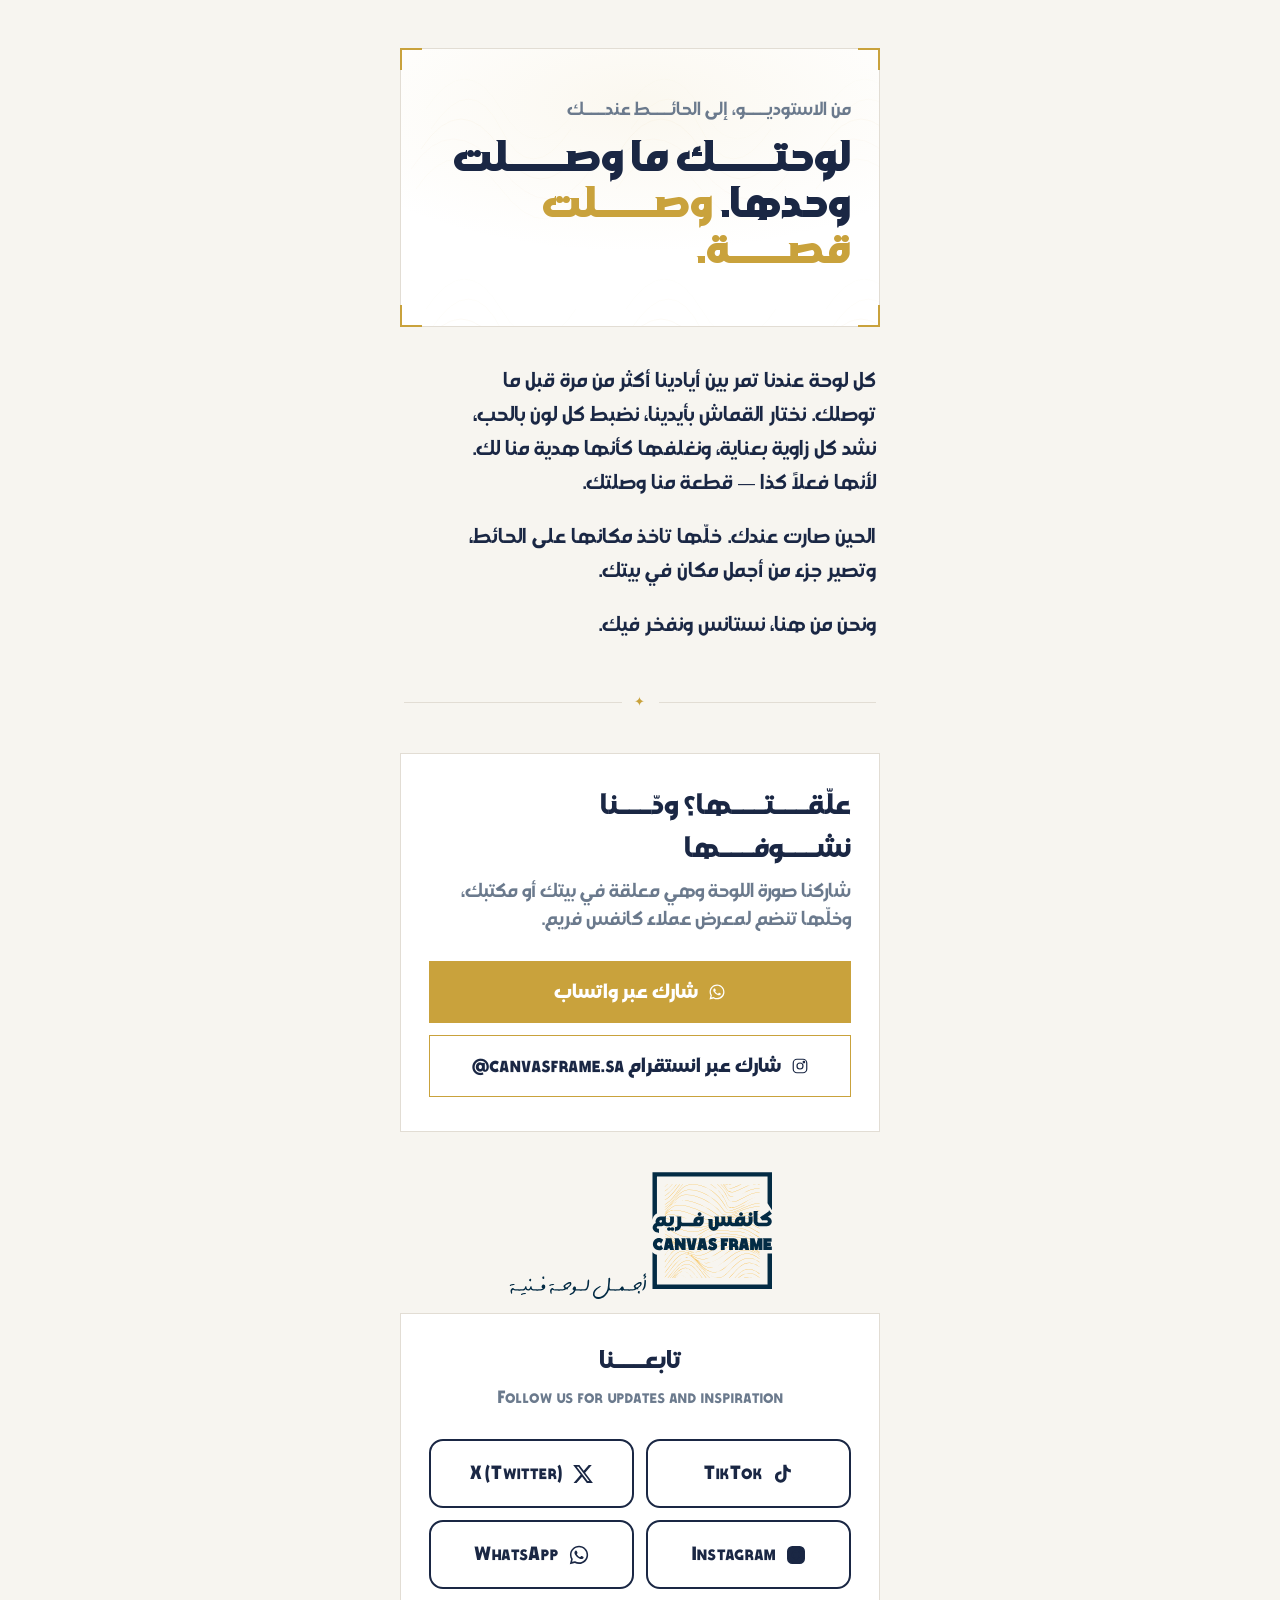
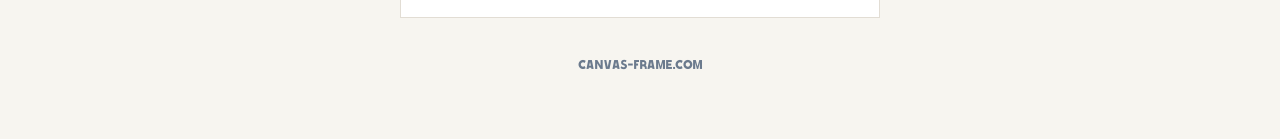
==== index.html @ 785a62a0 "Apply kashida elongation to all Arabic titles across both pages" ====
<!DOCTYPE html>
<html lang="ar" dir="rtl">
<head>
<meta charset="UTF-8">
<meta name="viewport" content="width=device-width, initial-scale=1.0">
<title>كانفس فريم — لوحتك وصلت | Canvas Frame</title>

<!-- Open Graph -->
<meta property="og:type" content="website">
<meta property="og:title" content="كانفس فريم — لوحتك وصلت | Canvas Frame">
<meta property="og:description" content="اطلب إطار كانفس فريم الآن | Order your Canvas Frame now">
<meta property="og:image" content="https://aboodsu-source.github.io/canvas-frame/logo.svg">
<meta property="og:url" content="https://aboodsu-source.github.io/canvas-frame/">
<meta property="og:site_name" content="Canvas Frame">
<meta property="og:locale" content="ar_SA">
<meta property="og:locale:alternate" content="en_US">

<!-- Twitter Card -->
<meta name="twitter:card" content="summary_large_image">
<meta name="twitter:site" content="@canvasframe_sa">
<meta name="twitter:title" content="كانفس فريم — لوحتك وصلت | Canvas Frame">
<meta name="twitter:description" content="اطلب إطار كانفس فريم الآن | Order your Canvas Frame now">
<meta name="twitter:image" content="https://aboodsu-source.github.io/canvas-frame/logo.svg">

<!-- TikTok -->
<meta name="tiktok:card" content="summary_large_image">
<meta name="tiktok:title" content="كانفس فريم — لوحتك وصلت | Canvas Frame">
<meta name="tiktok:description" content="اطلب إطار كانفس فريم الآن | Order your Canvas Frame now">
<meta name="tiktok:image" content="https://aboodsu-source.github.io/canvas-frame/logo.svg">
<meta name="tiktok:site" content="@canvasframe_sa">

<!-- General -->
<meta name="description" content="اطلب إطار كانفس فريم الآن | Order your Canvas Frame now">
<meta name="theme-color" content="#032b44">
<style>
  @font-face {
    font-family: 'DG Tebian';
    src: url('fonts/DGTebian-Black.ttf') format('truetype');
    font-weight: 900;
    font-style: normal;
    font-display: swap;
  }
  @font-face {
    font-family: 'DG Tebian';
    src: url('fonts/DGTebian-Bold.ttf') format('truetype');
    font-weight: 700;
    font-style: normal;
    font-display: swap;
  }
  @font-face {
    font-family: 'DG Tebian';
    src: url('fonts/DGTebian-Regular.ttf') format('truetype');
    font-weight: 400;
    font-style: normal;
    font-display: swap;
  }

  :root {
    --bg: #f7f5f0;
    --bg-panel: #ffffff;
    --line: #e2ddd4;
    --navy: #1a2744;
    --muted: #6b7a8d;
    --gold: #c9a23c;
    --gold-bright: #d9b44a;
  }

  * { box-sizing: border-box; }

  html, body {
    margin: 0;
    padding: 0;
    background: var(--bg);
    color: var(--navy);
    font-family: 'DG Tebian', 'Segoe UI', Tahoma, sans-serif;
    -webkit-font-smoothing: antialiased;
  }

  @media (prefers-reduced-motion: no-preference) {
    .spotlight { animation: reveal 1.6s ease-out forwards; }
    .frame-mark { animation: markIn 1s ease-out forwards .3s; opacity: 0; }
    .rise { animation: riseIn .9s ease-out forwards; opacity: 0; }
  }

  @keyframes reveal { from { opacity:0; transform:scale(.92); } to { opacity:1; transform:scale(1); } }
  @keyframes markIn { from { opacity:0; } to { opacity:1; } }
  @keyframes riseIn { from { opacity:0; transform:translateY(14px); } to { opacity:1; transform:translateY(0); } }

  .page {
    min-height: 100svh;
    display: flex;
    justify-content: center;
    padding: 0 20px;
  }

  .sheet {
    width: 100%;
    max-width: 480px;
    padding: 48px 0 56px;
    display: flex;
    flex-direction: column;
    align-items: stretch;
  }

  /* ─── Hero ─── */
  .hero {
    position: relative;
    padding: 46px 28px;
    margin-bottom: 40px;
    background:
      url("data:image/svg+xml,%3Csvg xmlns='http://www.w3.org/2000/svg' width='200' height='200' viewBox='0 0 200 200'%3E%3Cpath d='M20,100 Q60,40 100,100 T180,100' fill='none' stroke='%23c9a23c' stroke-width='0.8' opacity='0.06'/%3E%3Cpath d='M10,120 Q50,60 100,120 T190,120' fill='none' stroke='%23c9a23c' stroke-width='0.6' opacity='0.05'/%3E%3Cpath d='M30,80 Q70,20 100,80 T170,80' fill='none' stroke='%23c9a23c' stroke-width='0.7' opacity='0.04'/%3E%3Cpath d='M15,140 Q55,80 100,140 T185,140' fill='none' stroke='%23c9a23c' stroke-width='0.5' opacity='0.05'/%3E%3Cpath d='M25,60 Q65,0 100,60 T175,60' fill='none' stroke='%23c9a23c' stroke-width='0.6' opacity='0.03'/%3E%3C/svg%3E"),
      radial-gradient(120% 90% at 50% 20%, rgba(201,162,60,0.08), transparent 60%),
      var(--bg-panel);
    border: 1px solid var(--line);
  }

  .frame-mark {
    position: absolute;
    width: 22px;
    height: 22px;
    border: 2px solid var(--gold);
  }
  .frame-mark.tl { top: -1px; right: -1px; border-left: none; border-bottom: none; }
  .frame-mark.tr { top: -1px; left: -1px; border-right: none; border-bottom: none; }
  .frame-mark.bl { bottom: -1px; right: -1px; border-left: none; border-top: none; }
  .frame-mark.br { bottom: -1px; left: -1px; border-right: none; border-top: none; }

  .kicker {
    font-weight: 400;
    font-size: 15px;
    color: var(--muted);
    margin: 0 0 14px;
  }

  .headline {
    font-weight: 900;
    font-size: 34px;
    line-height: 1.35;
    margin: 0;
    color: var(--navy);
  }

  .headline em {
    font-style: normal;
    color: var(--gold);
  }

  /* ─── Story ─── */
  .story {
    padding: 0 4px;
    margin-bottom: 36px;
  }

  .story p {
    font-size: 17px;
    line-height: 2;
    color: var(--navy);
    margin: 0 0 20px;
    max-width: 46ch;
  }

  .story p:last-child { margin-bottom: 0; }

  .signoff { color: var(--muted); font-size: 15px; }

  /* ─── Divider ─── */
  .divider {
    display: flex;
    align-items: center;
    gap: 12px;
    margin: 8px 4px 36px;
    color: var(--gold);
  }
  .divider .line { flex: 1; height: 1px; background: var(--line); }
  .divider .mark { font-size: 13px; letter-spacing: 2px; }

  /* ─── CTA ─── */
  .cta {
    padding: 30px 28px 34px;
    background: var(--bg-panel);
    border: 1px solid var(--line);
    margin-bottom: 30px;
  }

  .cta h2 {
    font-weight: 700;
    font-size: 23px;
    margin: 0 0 10px;
    color: var(--navy);
  }

  .cta p {
    font-size: 15.5px;
    line-height: 1.85;
    color: var(--muted);
    margin: 0 0 24px;
  }

  .btn {
    display: flex;
    align-items: center;
    justify-content: center;
    gap: 10px;
    width: 100%;
    padding: 15px 18px;
    font-family: 'DG Tebian', 'Segoe UI', Tahoma, sans-serif;
    font-size: 16px;
    font-weight: 700;
    text-decoration: none;
    border: 1px solid var(--gold);
    color: var(--navy);
    background: transparent;
    margin-bottom: 12px;
    transition: background .25s ease, color .25s ease;
  }
  .btn:last-child { margin-bottom: 0; }

  .btn.primary {
    background: var(--gold);
    color: #ffffff;
    border-color: var(--gold);
  }

  .btn:hover {
    background: var(--gold-bright);
    border-color: var(--gold-bright);
  }

  .btn svg { width: 18px; height: 18px; flex-shrink: 0; }

  /* ─── Social ─── */
  .social {
    padding: 28px;
    background: var(--bg-panel);
    border: 1px solid var(--line);
    margin-bottom: 30px;
    text-align: center;
  }

  .social h2 {
    font-weight: 700;
    font-size: 20px;
    margin: 0 0 6px;
    color: var(--navy);
  }

  .social .sub {
    font-size: 14px;
    color: var(--muted);
    margin: 0 0 24px;
  }

  .social-links {
    display: grid;
    grid-template-columns: 1fr 1fr;
    gap: 12px;
  }

  .social-link {
    display: flex;
    align-items: center;
    justify-content: center;
    gap: 10px;
    padding: 18px 14px;
    border: 2px solid var(--navy);
    border-radius: 14px;
    text-decoration: none;
    color: var(--navy);
    font-size: 15px;
    font-weight: 700;
    transition: all .2s ease;
  }

  .social-link:hover {
    background: var(--navy);
    color: var(--white);
  }

  .social-link svg {
    width: 22px;
    height: 22px;
    fill: var(--navy);
    flex-shrink: 0;
  }

  .social-link:hover svg {
    fill: var(--white);
  }

  /* ─── Footer ─── */
  .footer {
    text-align: center;
    padding: 10px 0 0;
  }
  .footer .logo-img {
    width: 120px;
    height: auto;
    margin-bottom: 10px;
  }
  .footer .slogan-img {
    width: 140px;
    height: auto;
  }

  @media (max-width: 380px) {
    .headline { font-size: 29px; }
    .hero { padding: 38px 22px; }
    .cta { padding: 26px 20px 28px; }
  }
</style>
</head>
<body>

<div class="page">
  <div class="sheet">

    <div class="hero spotlight">
      <span class="frame-mark tl"></span>
      <span class="frame-mark tr"></span>
      <span class="frame-mark bl"></span>
      <span class="frame-mark br"></span>
      <p class="kicker">من الاستوديـــو، إلى الحائـــط عندـــك</p>
      <h1 class="headline">لوحتـــك ما وصـــلت<br>وحدها. <em>وصـــلت قصـــة.</em></h1>
    </div>

    <div class="story rise">
      <p>كل لوحة عندنا تمر بين أيادينا أكثر من مرة قبل ما توصلك. نختار القماش بأيدينا، نضبط كل لون بالحب، نشد كل زاوية بعناية، ونغلفها كأنها هدية منا لك. لأنها فعلاً كذا — قطعة منا وصلتك.</p>
      <p>الحين صارت عندك. خلّها تاخذ مكانها على الحائط، وتصير جزء من أجمل مكان في بيتك.</p>
      <p class="signoff">ونحن من هنا، نستانس ونفخر فيك.</p>
    </div>

    <div class="divider">
      <span class="line"></span>
      <span class="mark">✦</span>
      <span class="line"></span>
    </div>

    <div class="cta rise">
      <h2>علّقـــتـــها؟ ودّـــنا نشـــوفـــها</h2>
      <p>شاركنا صورة اللوحة وهي معلقة في بيتك أو مكتبك، وخلّها تنضم لمعرض عملاء كانفس فريم.</p>

      <a class="btn primary" href="https://wa.me/?text=%D9%87%D8%B0%D9%87%20%D9%84%D9%88%D8%AD%D8%AA%D9%8A%20%D9%85%D9%86%20%D9%83%D8%A7%D9%86%D9%81%D8%B3%20%D9%81%D8%B1%D9%8A%D9%85%20%F0%9F%96%BC%EF%B8%8F" target="_blank" rel="noopener">
        <svg viewBox="0 0 24 24" fill="currentColor"><path d="M12.04 2C6.58 2 2.13 6.45 2.13 11.91c0 1.75.46 3.39 1.26 4.81L2 22l5.42-1.35a9.89 9.89 0 0 0 4.62 1.14h.01c5.46 0 9.91-4.45 9.91-9.91C21.96 6.45 17.5 2 12.04 2Zm0 18.02h-.01a8.2 8.2 0 0 1-4.19-1.15l-.3-.18-3.12.78.83-3.04-.2-.31a8.19 8.19 0 0 1-1.26-4.4c0-4.53 3.69-8.22 8.24-8.22 2.2 0 4.27.86 5.83 2.42a8.17 8.17 0 0 1 2.41 5.82c0 4.53-3.69 8.22-8.23 8.22Zm4.5-6.16c-.25-.12-1.46-.72-1.68-.8-.23-.08-.39-.12-.56.12-.16.25-.64.8-.78.96-.14.16-.29.18-.53.06-.25-.12-1.04-.38-1.98-1.22-.73-.65-1.23-1.46-1.37-1.7-.14-.25-.01-.38.11-.5.11-.11.25-.29.37-.43.12-.14.16-.25.25-.41.08-.16.04-.31-.02-.43-.06-.12-.56-1.35-.77-1.85-.2-.48-.41-.42-.56-.43-.14-.01-.31-.01-.47-.01-.16 0-.43.06-.66.31-.23.25-.86.84-.86 2.05s.88 2.38 1 2.54c.12.16 1.73 2.64 4.19 3.7.59.25 1.05.4 1.41.52.59.19 1.13.16 1.55.1.47-.07 1.46-.6 1.67-1.18.2-.58.2-1.08.14-1.18-.06-.1-.22-.16-.47-.28Z"/></svg>
        شارك عبر واتساب
      </a>

      <a class="btn" href="https://instagram.com/canvasframe.sa" target="_blank" rel="noopener">
        <svg viewBox="0 0 24 24" fill="none" stroke="currentColor" stroke-width="1.6"><rect x="3" y="3" width="18" height="18" rx="5"/><circle cx="12" cy="12" r="4"/><circle cx="17.2" cy="6.8" r="1"/></svg>
        شارك عبر انستقرام ‎@canvasframe.sa
      </a>
    </div>

    <div class="footer">
      <img class="logo-img" src="logo.svg" alt="كانفس فريم — Canvas Frame">
      <img class="slogan-img" src="slogan.svg" alt="أجمل لوحة فنية">

      <div class="social">
        <h2>تابعـــنا</h2>
        <p class="sub">Follow us for updates and inspiration</p>
        <div class="social-links">
          <a class="social-link tiktok" href="https://www.tiktok.com/@canvasframe_sa" target="_blank" rel="noopener">
            <svg viewBox="0 0 24 24" fill="currentColor"><path d="M19.59 6.69a4.83 4.83 0 01-3.77-4.25V2h-3.45v13.67a2.89 2.89 0 01-2.88 2.5 2.89 2.89 0 01-2.89-2.89 2.89 2.89 0 012.89-2.89c.28 0 .54.04.79.1v-3.5a6.37 6.37 0 00-.79-.05A6.34 6.34 0 003.15 15.2a6.34 6.34 0 006.34 6.34 6.34 6.34 0 006.34-6.34V8.75a8.18 8.18 0 004.76 1.52V6.8a4.84 4.84 0 01-1-.11z"/></svg>
            TikTok
          </a>
          <a class="social-link x" href="https://x.com/canvasframe_sa" target="_blank" rel="noopener">
            <svg viewBox="0 0 24 24" fill="currentColor"><path d="M18.244 2.25h3.308l-7.227 8.26 8.502 11.24H16.17l-5.214-6.817L4.99 21.75H1.68l7.73-8.835L1.254 2.25H8.08l4.713 6.231zm-1.161 17.52h1.833L7.084 4.126H5.117z"/></svg>
            X (Twitter)
          </a>
          <a class="social-link instagram" href="https://instagram.com/canvasframe.sa" target="_blank" rel="noopener">
            <svg viewBox="0 0 24 24" fill="none" stroke="currentColor" stroke-width="1.6"><rect x="3" y="3" width="18" height="18" rx="5"/><circle cx="12" cy="12" r="4"/><circle cx="17.2" cy="6.8" r="1"/></svg>
            Instagram
          </a>
          <a class="social-link whatsapp" href="https://wa.me/966536234521" target="_blank" rel="noopener">
            <svg viewBox="0 0 24 24" fill="currentColor"><path d="M12.04 2C6.58 2 2.13 6.45 2.13 11.91c0 1.75.46 3.39 1.26 4.81L2 22l5.42-1.35a9.89 9.89 0 0 0 4.62 1.14h.01c5.46 0 9.91-4.45 9.91-9.91C21.96 6.45 17.5 2 12.04 2Zm0 18.02h-.01a8.2 8.2 0 0 1-4.19-1.15l-.3-.18-3.12.78.83-3.04-.2-.31a8.19 8.19 0 0 1-1.26-4.4c0-4.53 3.69-8.22 8.24-8.22 2.2 0 4.27.86 5.83 2.42a8.17 8.17 0 0 1 2.41 5.82c0 4.53-3.69 8.22-8.23 8.22Zm4.5-6.16c-.25-.12-1.46-.72-1.68-.8-.23-.08-.39-.12-.56.12-.16.25-.64.8-.78.96-.14.16-.29.18-.53.06-.25-.12-1.04-.38-1.98-1.22-.73-.65-1.23-1.46-1.37-1.7-.14-.25-.01-.38.11-.5.11-.11.25-.29.37-.43.12-.14.16-.25.25-.41.08-.16.04-.31-.02-.43-.06-.12-.56-1.35-.77-1.85-.2-.48-.41-.42-.56-.43-.14-.01-.31-.01-.47-.01-.16 0-.43.06-.66.31-.23.25-.86.84-.86 2.05s.88 2.38 1 2.54c.12.16 1.73 2.64 4.19 3.7.59.25 1.05.4 1.41.52.59.19 1.13.16 1.55.1.47-.07 1.46-.6 1.67-1.18.2-.58.2-1.08.14-1.18-.06-.1-.22-.16-.47-.28Z"/></svg>
            WhatsApp
          </a>
        </div>
      </div>

      <a href="https://canvas-frame.com" target="_blank" rel="noopener" style="color:#6b7a8d;font-size:13px;text-decoration:none;margin-top:12px;">canvas-frame.com</a>
    </div>

  </div>
</div>

</body>
</html>
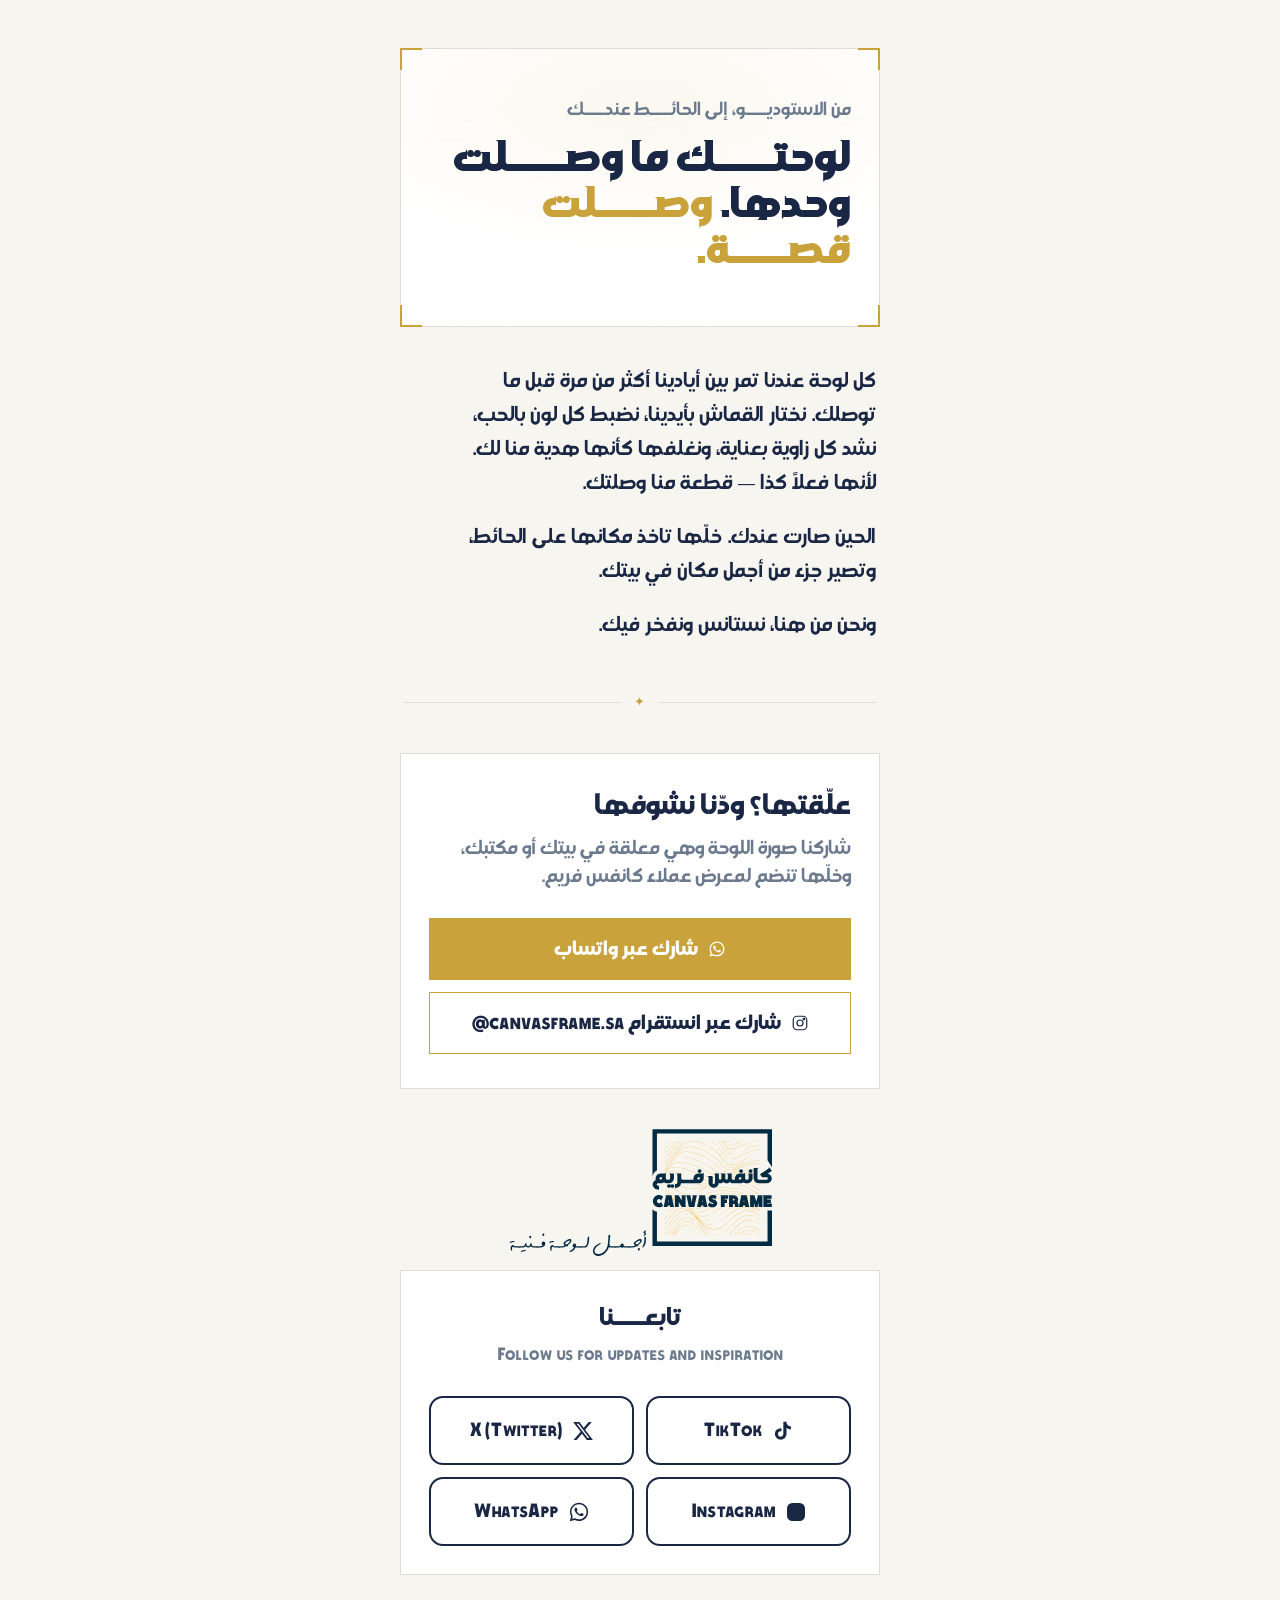
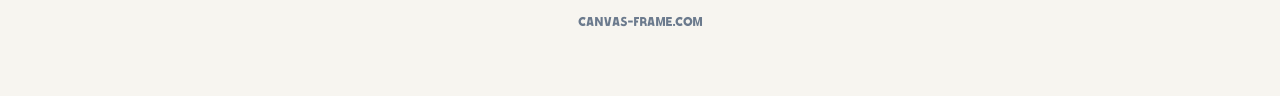
==== commit 916c11c9: "Fix: remove kashida from ودّنا" ====
--- a/index.html
+++ b/index.html
@@ -336,7 +336,7 @@
     </div>
 
     <div class="cta rise">
-      <h2>علّقـــتـــها؟ ودّـــنا نشـــوفـــها</h2>
+      <h2>علّقتها؟ ودّنا نشوفها</h2>
       <p>شاركنا صورة اللوحة وهي معلقة في بيتك أو مكتبك، وخلّها تنضم لمعرض عملاء كانفس فريم.</p>
 
       <a class="btn primary" href="https://wa.me/?text=%D9%87%D8%B0%D9%87%20%D9%84%D9%88%D8%AD%D8%AA%D9%8A%20%D9%85%D9%86%20%D9%83%D8%A7%D9%86%D9%81%D8%B3%20%D9%81%D8%B1%D9%8A%D9%85%20%F0%9F%96%BC%EF%B8%8F" target="_blank" rel="noopener">
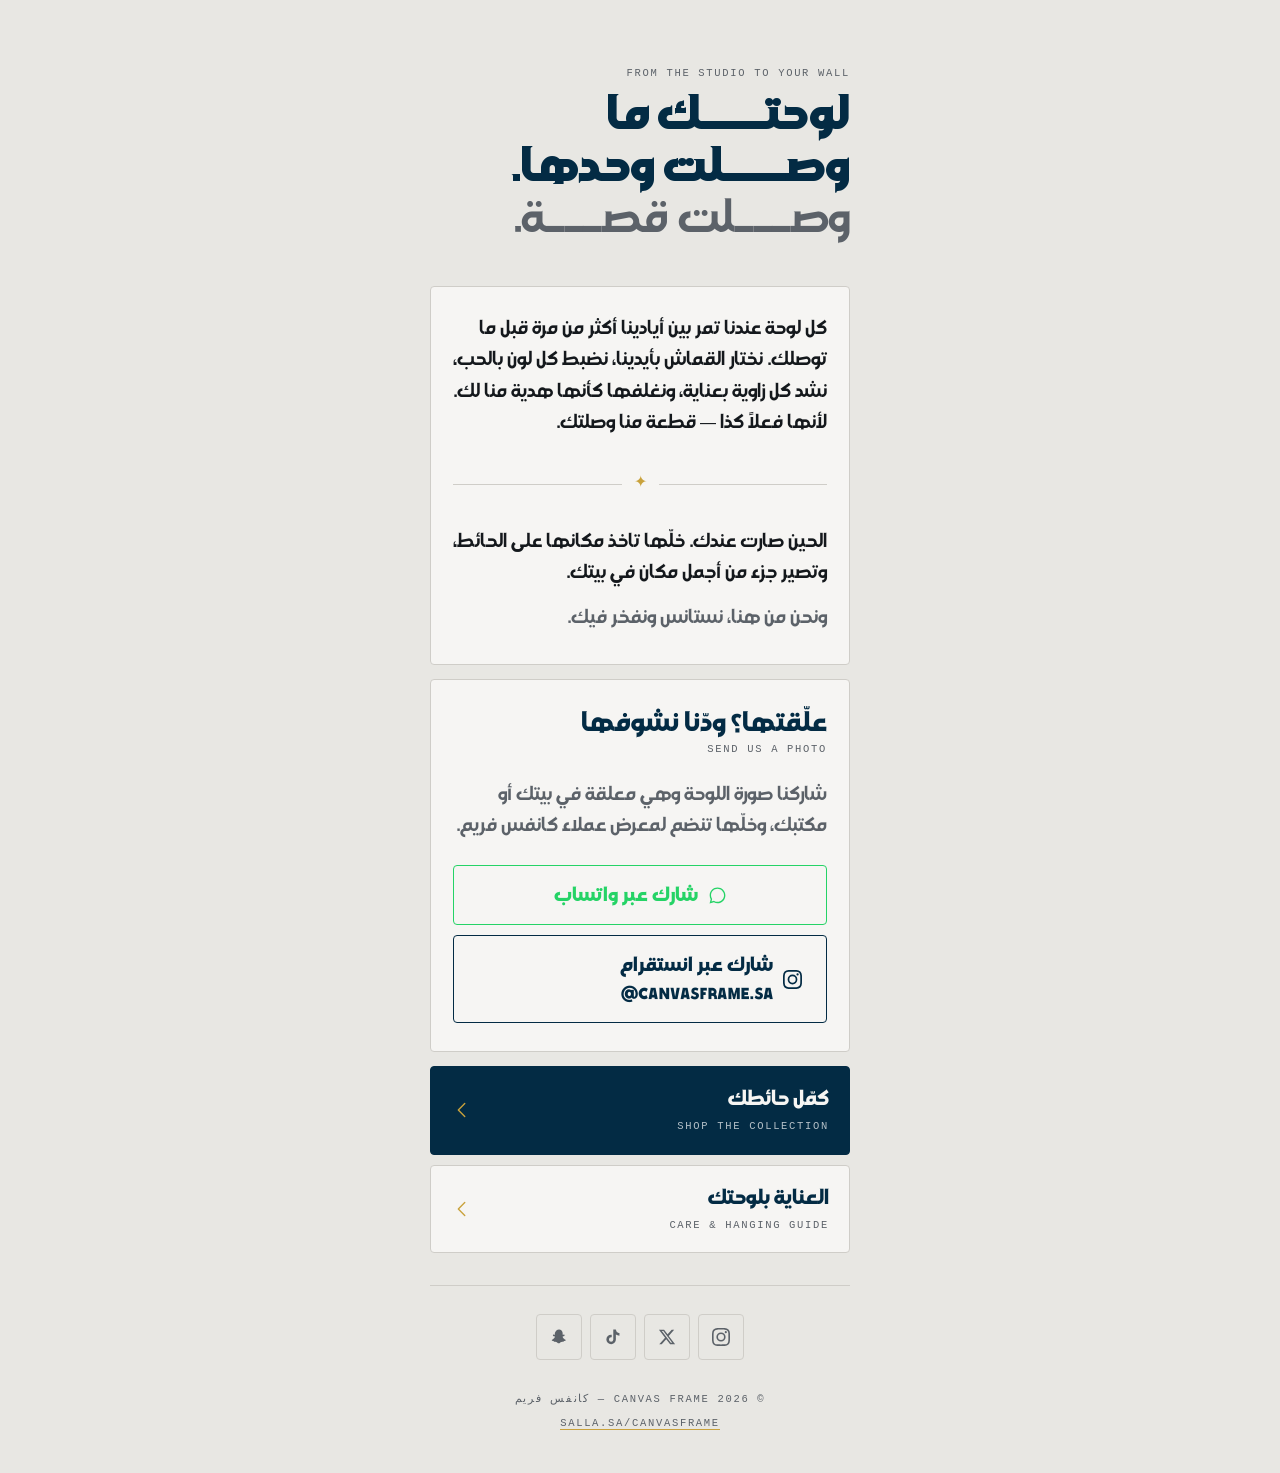
==== commit ef4a8f1c: "Put all three pages on one shared design system Extracts the frame.html system into brand.css and li" ====
--- a/index.html
+++ b/index.html
@@ -2,385 +2,110 @@
 <html lang="ar" dir="rtl">
 <head>
 <meta charset="UTF-8">
-<meta name="viewport" content="width=device-width, initial-scale=1.0">
+<meta name="viewport" content="width=device-width, initial-scale=1.0, viewport-fit=cover">
 <title>كانفس فريم — لوحتك وصلت | Canvas Frame</title>
 
-<!-- Open Graph -->
+<meta name="description" content="لوحتك ما وصلت وحدها. وصلت قصة. | Every Canvas Frame piece passes through our hands before it reaches your wall.">
+<meta name="theme-color" content="#032b44">
+
 <meta property="og:type" content="website">
 <meta property="og:title" content="كانفس فريم — لوحتك وصلت | Canvas Frame">
-<meta property="og:description" content="اطلب إطار كانفس فريم الآن | Order your Canvas Frame now">
+<meta property="og:description" content="لوحتك ما وصلت وحدها. وصلت قصة.">
 <meta property="og:image" content="https://aboodsu-source.github.io/canvas-frame/logo.svg">
 <meta property="og:url" content="https://aboodsu-source.github.io/canvas-frame/">
 <meta property="og:site_name" content="Canvas Frame">
 <meta property="og:locale" content="ar_SA">
-<meta property="og:locale:alternate" content="en_US">
 
-<!-- Twitter Card -->
 <meta name="twitter:card" content="summary_large_image">
 <meta name="twitter:site" content="@canvasframe_sa">
 <meta name="twitter:title" content="كانفس فريم — لوحتك وصلت | Canvas Frame">
-<meta name="twitter:description" content="اطلب إطار كانفس فريم الآن | Order your Canvas Frame now">
+<meta name="twitter:description" content="لوحتك ما وصلت وحدها. وصلت قصة.">
 <meta name="twitter:image" content="https://aboodsu-source.github.io/canvas-frame/logo.svg">
 
-<!-- TikTok -->
-<meta name="tiktok:card" content="summary_large_image">
-<meta name="tiktok:title" content="كانفس فريم — لوحتك وصلت | Canvas Frame">
-<meta name="tiktok:description" content="اطلب إطار كانفس فريم الآن | Order your Canvas Frame now">
-<meta name="tiktok:image" content="https://aboodsu-source.github.io/canvas-frame/logo.svg">
-<meta name="tiktok:site" content="@canvasframe_sa">
-
-<!-- General -->
-<meta name="description" content="اطلب إطار كانفس فريم الآن | Order your Canvas Frame now">
-<meta name="theme-color" content="#032b44">
-<style>
-  @font-face {
-    font-family: 'DG Tebian';
-    src: url('fonts/DGTebian-Black.ttf') format('truetype');
-    font-weight: 900;
-    font-style: normal;
-    font-display: swap;
-  }
-  @font-face {
-    font-family: 'DG Tebian';
-    src: url('fonts/DGTebian-Bold.ttf') format('truetype');
-    font-weight: 700;
-    font-style: normal;
-    font-display: swap;
-  }
-  @font-face {
-    font-family: 'DG Tebian';
-    src: url('fonts/DGTebian-Regular.ttf') format('truetype');
-    font-weight: 400;
-    font-style: normal;
-    font-display: swap;
-  }
-
-  :root {
-    --bg: #f7f5f0;
-    --bg-panel: #ffffff;
-    --line: #e2ddd4;
-    --navy: #1a2744;
-    --muted: #6b7a8d;
-    --gold: #c9a23c;
-    --gold-bright: #d9b44a;
-  }
-
-  * { box-sizing: border-box; }
-
-  html, body {
-    margin: 0;
-    padding: 0;
-    background: var(--bg);
-    color: var(--navy);
-    font-family: 'DG Tebian', 'Segoe UI', Tahoma, sans-serif;
-    -webkit-font-smoothing: antialiased;
-  }
-
-  @media (prefers-reduced-motion: no-preference) {
-    .spotlight { animation: reveal 1.6s ease-out forwards; }
-    .frame-mark { animation: markIn 1s ease-out forwards .3s; opacity: 0; }
-    .rise { animation: riseIn .9s ease-out forwards; opacity: 0; }
-  }
-
-  @keyframes reveal { from { opacity:0; transform:scale(.92); } to { opacity:1; transform:scale(1); } }
-  @keyframes markIn { from { opacity:0; } to { opacity:1; } }
-  @keyframes riseIn { from { opacity:0; transform:translateY(14px); } to { opacity:1; transform:translateY(0); } }
-
-  .page {
-    min-height: 100svh;
-    display: flex;
-    justify-content: center;
-    padding: 0 20px;
-  }
-
-  .sheet {
-    width: 100%;
-    max-width: 480px;
-    padding: 48px 0 56px;
-    display: flex;
-    flex-direction: column;
-    align-items: stretch;
-  }
-
-  /* ─── Hero ─── */
-  .hero {
-    position: relative;
-    padding: 46px 28px;
-    margin-bottom: 40px;
-    background:
-      url("data:image/svg+xml,%3Csvg xmlns='http://www.w3.org/2000/svg' width='200' height='200' viewBox='0 0 200 200'%3E%3Cpath d='M20,100 Q60,40 100,100 T180,100' fill='none' stroke='%23c9a23c' stroke-width='0.8' opacity='0.06'/%3E%3Cpath d='M10,120 Q50,60 100,120 T190,120' fill='none' stroke='%23c9a23c' stroke-width='0.6' opacity='0.05'/%3E%3Cpath d='M30,80 Q70,20 100,80 T170,80' fill='none' stroke='%23c9a23c' stroke-width='0.7' opacity='0.04'/%3E%3Cpath d='M15,140 Q55,80 100,140 T185,140' fill='none' stroke='%23c9a23c' stroke-width='0.5' opacity='0.05'/%3E%3Cpath d='M25,60 Q65,0 100,60 T175,60' fill='none' stroke='%23c9a23c' stroke-width='0.6' opacity='0.03'/%3E%3C/svg%3E"),
-      radial-gradient(120% 90% at 50% 20%, rgba(201,162,60,0.08), transparent 60%),
-      var(--bg-panel);
-    border: 1px solid var(--line);
-  }
-
-  .frame-mark {
-    position: absolute;
-    width: 22px;
-    height: 22px;
-    border: 2px solid var(--gold);
-  }
-  .frame-mark.tl { top: -1px; right: -1px; border-left: none; border-bottom: none; }
-  .frame-mark.tr { top: -1px; left: -1px; border-right: none; border-bottom: none; }
-  .frame-mark.bl { bottom: -1px; right: -1px; border-left: none; border-top: none; }
-  .frame-mark.br { bottom: -1px; left: -1px; border-right: none; border-top: none; }
-
-  .kicker {
-    font-weight: 400;
-    font-size: 15px;
-    color: var(--muted);
-    margin: 0 0 14px;
-  }
-
-  .headline {
-    font-weight: 900;
-    font-size: 34px;
-    line-height: 1.35;
-    margin: 0;
-    color: var(--navy);
-  }
-
-  .headline em {
-    font-style: normal;
-    color: var(--gold);
-  }
-
-  /* ─── Story ─── */
-  .story {
-    padding: 0 4px;
-    margin-bottom: 36px;
-  }
-
-  .story p {
-    font-size: 17px;
-    line-height: 2;
-    color: var(--navy);
-    margin: 0 0 20px;
-    max-width: 46ch;
-  }
-
-  .story p:last-child { margin-bottom: 0; }
-
-  .signoff { color: var(--muted); font-size: 15px; }
-
-  /* ─── Divider ─── */
-  .divider {
-    display: flex;
-    align-items: center;
-    gap: 12px;
-    margin: 8px 4px 36px;
-    color: var(--gold);
-  }
-  .divider .line { flex: 1; height: 1px; background: var(--line); }
-  .divider .mark { font-size: 13px; letter-spacing: 2px; }
-
-  /* ─── CTA ─── */
-  .cta {
-    padding: 30px 28px 34px;
-    background: var(--bg-panel);
-    border: 1px solid var(--line);
-    margin-bottom: 30px;
-  }
-
-  .cta h2 {
-    font-weight: 700;
-    font-size: 23px;
-    margin: 0 0 10px;
-    color: var(--navy);
-  }
-
-  .cta p {
-    font-size: 15.5px;
-    line-height: 1.85;
-    color: var(--muted);
-    margin: 0 0 24px;
-  }
-
-  .btn {
-    display: flex;
-    align-items: center;
-    justify-content: center;
-    gap: 10px;
-    width: 100%;
-    padding: 15px 18px;
-    font-family: 'DG Tebian', 'Segoe UI', Tahoma, sans-serif;
-    font-size: 16px;
-    font-weight: 700;
-    text-decoration: none;
-    border: 1px solid var(--gold);
-    color: var(--navy);
-    background: transparent;
-    margin-bottom: 12px;
-    transition: background .25s ease, color .25s ease;
-  }
-  .btn:last-child { margin-bottom: 0; }
-
-  .btn.primary {
-    background: var(--gold);
-    color: #ffffff;
-    border-color: var(--gold);
-  }
-
-  .btn:hover {
-    background: var(--gold-bright);
-    border-color: var(--gold-bright);
-  }
-
-  .btn svg { width: 18px; height: 18px; flex-shrink: 0; }
-
-  /* ─── Social ─── */
-  .social {
-    padding: 28px;
-    background: var(--bg-panel);
-    border: 1px solid var(--line);
-    margin-bottom: 30px;
-    text-align: center;
-  }
-
-  .social h2 {
-    font-weight: 700;
-    font-size: 20px;
-    margin: 0 0 6px;
-    color: var(--navy);
-  }
-
-  .social .sub {
-    font-size: 14px;
-    color: var(--muted);
-    margin: 0 0 24px;
-  }
-
-  .social-links {
-    display: grid;
-    grid-template-columns: 1fr 1fr;
-    gap: 12px;
-  }
-
-  .social-link {
-    display: flex;
-    align-items: center;
-    justify-content: center;
-    gap: 10px;
-    padding: 18px 14px;
-    border: 2px solid var(--navy);
-    border-radius: 14px;
-    text-decoration: none;
-    color: var(--navy);
-    font-size: 15px;
-    font-weight: 700;
-    transition: all .2s ease;
-  }
-
-  .social-link:hover {
-    background: var(--navy);
-    color: var(--white);
-  }
-
-  .social-link svg {
-    width: 22px;
-    height: 22px;
-    fill: var(--navy);
-    flex-shrink: 0;
-  }
-
-  .social-link:hover svg {
-    fill: var(--white);
-  }
-
-  /* ─── Footer ─── */
-  .footer {
-    text-align: center;
-    padding: 10px 0 0;
-  }
-  .footer .logo-img {
-    width: 120px;
-    height: auto;
-    margin-bottom: 10px;
-  }
-  .footer .slogan-img {
-    width: 140px;
-    height: auto;
-  }
-
-  @media (max-width: 380px) {
-    .headline { font-size: 29px; }
-    .hero { padding: 38px 22px; }
-    .cta { padding: 26px 20px 28px; }
-  }
-</style>
+<link rel="stylesheet" href="brand.css">
 </head>
 <body>
 
-<div class="page">
-  <div class="sheet">
+<div class="wrap">
 
-    <div class="hero spotlight">
-      <span class="frame-mark tl"></span>
-      <span class="frame-mark tr"></span>
-      <span class="frame-mark bl"></span>
-      <span class="frame-mark br"></span>
-      <p class="kicker">من الاستوديـــو، إلى الحائـــط عندـــك</p>
-      <h1 class="headline">لوحتـــك ما وصـــلت<br>وحدها. <em>وصـــلت قصـــة.</em></h1>
-    </div>
+  <div class="statement">
+    <span class="stamp">From the studio to your wall</span>
+    <h1>
+      لوحتـــك ما وصـــلت وحدها.
+      <em>وصـــلت قصـــة.</em>
+    </h1>
+  </div>
 
-    <div class="story rise">
-      <p>كل لوحة عندنا تمر بين أيادينا أكثر من مرة قبل ما توصلك. نختار القماش بأيدينا، نضبط كل لون بالحب، نشد كل زاوية بعناية، ونغلفها كأنها هدية منا لك. لأنها فعلاً كذا — قطعة منا وصلتك.</p>
-      <p>الحين صارت عندك. خلّها تاخذ مكانها على الحائط، وتصير جزء من أجمل مكان في بيتك.</p>
-      <p class="signoff">ونحن من هنا، نستانس ونفخر فيك.</p>
-    </div>
+  <div class="card">
+    <p>كل لوحة عندنا تمر بين أيادينا أكثر من مرة قبل ما توصلك. نختار القماش بأيدينا، نضبط كل لون بالحب، نشد كل زاوية بعناية، ونغلفها كأنها هدية منا لك. لأنها فعلاً كذا — قطعة منا وصلتك.</p>
+    <div class="divider">&#10022;</div>
+    <p>الحين صارت عندك. خلّها تاخذ مكانها على الحائط، وتصير جزء من أجمل مكان في بيتك.</p>
+    <p class="muted">ونحن من هنا، نستانس ونفخر فيك.</p>
+  </div>
 
-    <div class="divider">
-      <span class="line"></span>
-      <span class="mark">✦</span>
-      <span class="line"></span>
-    </div>
+  <!-- ─── Their proven CTA: the photo comes back, and so do they ─── -->
+  <div class="card">
+    <h2>علّقتها؟ ودّنا نشوفها</h2>
+    <span class="stamp">Send us a photo</span>
+    <p class="muted">شاركنا صورة اللوحة وهي معلقة في بيتك أو مكتبك، وخلّها تنضم لمعرض عملاء كانفس فريم.</p>
 
-    <div class="cta rise">
-      <h2>علّقتها؟ ودّنا نشوفها</h2>
-      <p>شاركنا صورة اللوحة وهي معلقة في بيتك أو مكتبك، وخلّها تنضم لمعرض عملاء كانفس فريم.</p>
-
-      <a class="btn primary" href="https://wa.me/?text=%D9%87%D8%B0%D9%87%20%D9%84%D9%88%D8%AD%D8%AA%D9%8A%20%D9%85%D9%86%20%D9%83%D8%A7%D9%86%D9%81%D8%B3%20%D9%81%D8%B1%D9%8A%D9%85%20%F0%9F%96%BC%EF%B8%8F" target="_blank" rel="noopener">
-        <svg viewBox="0 0 24 24" fill="currentColor"><path d="M12.04 2C6.58 2 2.13 6.45 2.13 11.91c0 1.75.46 3.39 1.26 4.81L2 22l5.42-1.35a9.89 9.89 0 0 0 4.62 1.14h.01c5.46 0 9.91-4.45 9.91-9.91C21.96 6.45 17.5 2 12.04 2Zm0 18.02h-.01a8.2 8.2 0 0 1-4.19-1.15l-.3-.18-3.12.78.83-3.04-.2-.31a8.19 8.19 0 0 1-1.26-4.4c0-4.53 3.69-8.22 8.24-8.22 2.2 0 4.27.86 5.83 2.42a8.17 8.17 0 0 1 2.41 5.82c0 4.53-3.69 8.22-8.23 8.22Zm4.5-6.16c-.25-.12-1.46-.72-1.68-.8-.23-.08-.39-.12-.56.12-.16.25-.64.8-.78.96-.14.16-.29.18-.53.06-.25-.12-1.04-.38-1.98-1.22-.73-.65-1.23-1.46-1.37-1.7-.14-.25-.01-.38.11-.5.11-.11.25-.29.37-.43.12-.14.16-.25.25-.41.08-.16.04-.31-.02-.43-.06-.12-.56-1.35-.77-1.85-.2-.48-.41-.42-.56-.43-.14-.01-.31-.01-.47-.01-.16 0-.43.06-.66.31-.23.25-.86.84-.86 2.05s.88 2.38 1 2.54c.12.16 1.73 2.64 4.19 3.7.59.25 1.05.4 1.41.52.59.19 1.13.16 1.55.1.47-.07 1.46-.6 1.67-1.18.2-.58.2-1.08.14-1.18-.06-.1-.22-.16-.47-.28Z"/></svg>
+    <div class="btn-stack">
+      <a class="btn btn--wa" href="https://wa.me/966536234521" target="_blank" rel="noopener">
+        <svg viewBox="0 0 24 24"><path d="M12.04 2C6.58 2 2.13 6.45 2.13 11.91c0 1.75.46 3.39 1.26 4.81L2 22l5.42-1.35a9.89 9.89 0 0 0 4.62 1.14h.01c5.46 0 9.91-4.45 9.91-9.91C21.96 6.45 17.5 2 12.04 2Zm0 18.02h-.01a8.2 8.2 0 0 1-4.19-1.15l-.3-.18-3.12.78.83-3.04-.2-.31a8.19 8.19 0 0 1-1.26-4.4c0-4.53 3.69-8.22 8.24-8.22 2.2 0 4.27.86 5.83 2.42a8.17 8.17 0 0 1 2.41 5.82c0 4.53-3.69 8.22-8.23 8.22Z"/></svg>
         شارك عبر واتساب
       </a>
-
       <a class="btn" href="https://instagram.com/canvasframe.sa" target="_blank" rel="noopener">
-        <svg viewBox="0 0 24 24" fill="none" stroke="currentColor" stroke-width="1.6"><rect x="3" y="3" width="18" height="18" rx="5"/><circle cx="12" cy="12" r="4"/><circle cx="17.2" cy="6.8" r="1"/></svg>
+        <svg viewBox="0 0 24 24"><path d="M12 2.163c3.204 0 3.584.012 4.85.07 3.252.148 4.771 1.691 4.919 4.919.058 1.265.069 1.645.069 4.849 0 3.205-.012 3.584-.069 4.849-.149 3.225-1.664 4.771-4.919 4.919-1.266.058-1.644.07-4.85.07-3.204 0-3.584-.012-4.849-.07-3.26-.149-4.771-1.699-4.919-4.92-.058-1.265-.07-1.644-.07-4.849 0-3.204.013-3.583.07-4.849.149-3.227 1.664-4.771 4.919-4.919 1.266-.057 1.645-.069 4.849-.069zM12 0C8.741 0 8.333.014 7.053.072 2.695.272.273 2.69.073 7.052.014 8.333 0 8.741 0 12c0 3.259.014 3.668.072 4.948.2 4.358 2.618 6.78 6.98 6.98C8.333 23.986 8.741 24 12 24c3.259 0 3.668-.014 4.948-.072 4.354-.2 6.782-2.618 6.979-6.98.059-1.28.073-1.689.073-4.948 0-3.259-.014-3.667-.072-4.947-.196-4.354-2.617-6.78-6.979-6.98C15.668.014 15.259 0 12 0zm0 5.838a6.162 6.162 0 100 12.324 6.162 6.162 0 000-12.324zM12 16a4 4 0 110-8 4 4 0 010 8zm6.406-11.845a1.44 1.44 0 100 2.881 1.44 1.44 0 000-2.881z"/></svg>
         شارك عبر انستقرام ‎@canvasframe.sa
       </a>
     </div>
+  </div>
 
-    <div class="footer">
-      <img class="logo-img" src="logo.svg" alt="كانفس فريم — Canvas Frame">
-      <img class="slogan-img" src="slogan.svg" alt="أجمل لوحة فنية">
+  <!-- ─── Actions ─── -->
+  <nav class="actions">
 
-      <div class="social">
-        <h2>تابعـــنا</h2>
-        <p class="sub">Follow us for updates and inspiration</p>
-        <div class="social-links">
-          <a class="social-link tiktok" href="https://www.tiktok.com/@canvasframe_sa" target="_blank" rel="noopener">
-            <svg viewBox="0 0 24 24" fill="currentColor"><path d="M19.59 6.69a4.83 4.83 0 01-3.77-4.25V2h-3.45v13.67a2.89 2.89 0 01-2.88 2.5 2.89 2.89 0 01-2.89-2.89 2.89 2.89 0 012.89-2.89c.28 0 .54.04.79.1v-3.5a6.37 6.37 0 00-.79-.05A6.34 6.34 0 003.15 15.2a6.34 6.34 0 006.34 6.34 6.34 6.34 0 006.34-6.34V8.75a8.18 8.18 0 004.76 1.52V6.8a4.84 4.84 0 01-1-.11z"/></svg>
-            TikTok
-          </a>
-          <a class="social-link x" href="https://x.com/canvasframe_sa" target="_blank" rel="noopener">
-            <svg viewBox="0 0 24 24" fill="currentColor"><path d="M18.244 2.25h3.308l-7.227 8.26 8.502 11.24H16.17l-5.214-6.817L4.99 21.75H1.68l7.73-8.835L1.254 2.25H8.08l4.713 6.231zm-1.161 17.52h1.833L7.084 4.126H5.117z"/></svg>
-            X (Twitter)
-          </a>
-          <a class="social-link instagram" href="https://instagram.com/canvasframe.sa" target="_blank" rel="noopener">
-            <svg viewBox="0 0 24 24" fill="none" stroke="currentColor" stroke-width="1.6"><rect x="3" y="3" width="18" height="18" rx="5"/><circle cx="12" cy="12" r="4"/><circle cx="17.2" cy="6.8" r="1"/></svg>
-            Instagram
-          </a>
-          <a class="social-link whatsapp" href="https://wa.me/966536234521" target="_blank" rel="noopener">
-            <svg viewBox="0 0 24 24" fill="currentColor"><path d="M12.04 2C6.58 2 2.13 6.45 2.13 11.91c0 1.75.46 3.39 1.26 4.81L2 22l5.42-1.35a9.89 9.89 0 0 0 4.62 1.14h.01c5.46 0 9.91-4.45 9.91-9.91C21.96 6.45 17.5 2 12.04 2Zm0 18.02h-.01a8.2 8.2 0 0 1-4.19-1.15l-.3-.18-3.12.78.83-3.04-.2-.31a8.19 8.19 0 0 1-1.26-4.4c0-4.53 3.69-8.22 8.24-8.22 2.2 0 4.27.86 5.83 2.42a8.17 8.17 0 0 1 2.41 5.82c0 4.53-3.69 8.22-8.23 8.22Zm4.5-6.16c-.25-.12-1.46-.72-1.68-.8-.23-.08-.39-.12-.56.12-.16.25-.64.8-.78.96-.14.16-.29.18-.53.06-.25-.12-1.04-.38-1.98-1.22-.73-.65-1.23-1.46-1.37-1.7-.14-.25-.01-.38.11-.5.11-.11.25-.29.37-.43.12-.14.16-.25.25-.41.08-.16.04-.31-.02-.43-.06-.12-.56-1.35-.77-1.85-.2-.48-.41-.42-.56-.43-.14-.01-.31-.01-.47-.01-.16 0-.43.06-.66.31-.23.25-.86.84-.86 2.05s.88 2.38 1 2.54c.12.16 1.73 2.64 4.19 3.7.59.25 1.05.4 1.41.52.59.19 1.13.16 1.55.1.47-.07 1.46-.6 1.67-1.18.2-.58.2-1.08.14-1.18-.06-.1-.22-.16-.47-.28Z"/></svg>
-            WhatsApp
-          </a>
-        </div>
-      </div>
+    <a class="action action--lead" href="https://salla.sa/canvasframe" target="_blank" rel="noopener">
+      <span>
+        <span class="action-ar">كمّل حائطك</span>
+        <span class="stamp">Shop the collection</span>
+      </span>
+      <svg class="arrow" viewBox="0 0 24 24" aria-hidden="true">
+        <path d="M15 5l-7 7 7 7" stroke-linecap="round" stroke-linejoin="round"/>
+      </svg>
+    </a>
 
-      <a href="https://canvas-frame.com" target="_blank" rel="noopener" style="color:#6b7a8d;font-size:13px;text-decoration:none;margin-top:12px;">canvas-frame.com</a>
-    </div>
+    <a class="action" href="care.html">
+      <span>
+        <span class="action-ar">العناية بلوحتك</span>
+        <span class="stamp">Care &amp; hanging guide</span>
+      </span>
+      <svg class="arrow" viewBox="0 0 24 24" aria-hidden="true">
+        <path d="M15 5l-7 7 7 7" stroke-linecap="round" stroke-linejoin="round"/>
+      </svg>
+    </a>
 
+  </nav>
+
+  <div class="social">
+    <a href="https://instagram.com/canvasframe.sa" target="_blank" rel="noopener" aria-label="Instagram">
+      <svg viewBox="0 0 24 24"><path d="M12 2.163c3.204 0 3.584.012 4.85.07 3.252.148 4.771 1.691 4.919 4.919.058 1.265.069 1.645.069 4.849 0 3.205-.012 3.584-.069 4.849-.149 3.225-1.664 4.771-4.919 4.919-1.266.058-1.644.07-4.85.07-3.204 0-3.584-.012-4.849-.07-3.26-.149-4.771-1.699-4.919-4.92-.058-1.265-.07-1.644-.07-4.849 0-3.204.013-3.583.07-4.849.149-3.227 1.664-4.771 4.919-4.919 1.266-.057 1.645-.069 4.849-.069zM12 0C8.741 0 8.333.014 7.053.072 2.695.272.273 2.69.073 7.052.014 8.333 0 8.741 0 12c0 3.259.014 3.668.072 4.948.2 4.358 2.618 6.78 6.98 6.98C8.333 23.986 8.741 24 12 24c3.259 0 3.668-.014 4.948-.072 4.354-.2 6.782-2.618 6.979-6.98.059-1.28.073-1.689.073-4.948 0-3.259-.014-3.667-.072-4.947-.196-4.354-2.617-6.78-6.979-6.98C15.668.014 15.259 0 12 0zm0 5.838a6.162 6.162 0 100 12.324 6.162 6.162 0 000-12.324zM12 16a4 4 0 110-8 4 4 0 010 8zm6.406-11.845a1.44 1.44 0 100 2.881 1.44 1.44 0 000-2.881z"/></svg>
+    </a>
+    <a href="https://x.com/canvasframe_sa" target="_blank" rel="noopener" aria-label="X">
+      <svg viewBox="0 0 24 24"><path d="M18.244 2.25h3.308l-7.227 8.26 8.502 11.24H16.17l-5.214-6.817L4.99 21.75H1.68l7.73-8.835L1.254 2.25H8.08l4.713 6.231zm-1.161 17.52h1.833L7.084 4.126H5.117z"/></svg>
+    </a>
+    <a href="https://www.tiktok.com/@canvasframe_sa" target="_blank" rel="noopener" aria-label="TikTok">
+      <svg viewBox="0 0 24 24"><path d="M19.59 6.69a4.83 4.83 0 01-3.77-4.25V2h-3.45v13.67a2.89 2.89 0 01-2.88 2.5 2.89 2.89 0 01-2.89-2.89 2.89 2.89 0 012.89-2.89c.28 0 .54.04.79.1v-3.5a6.37 6.37 0 00-.79-.05A6.34 6.34 0 003.15 15.2a6.34 6.34 0 006.34 6.34 6.34 6.34 0 006.34-6.34V8.75a8.18 8.18 0 004.76 1.52V6.8a4.84 4.84 0 01-1-.11z"/></svg>
+    </a>
+    <a href="https://www.snapchat.com/add/canvasframe.sa" target="_blank" rel="noopener" aria-label="Snapchat">
+      <svg viewBox="0 0 24 24"><path d="M12.02 2c2.7.01 4.72 2.03 4.83 4.73.03.72.01 1.44.02 2.16 0 .12.04.17.16.19.36.05.7-.02 1.03-.16.5-.21 1.02-.05 1.28.37.26.43.14.96-.3 1.26-.35.24-.75.38-1.15.5-.28.09-.56.17-.8.35-.25.19-.31.4-.19.69.72 1.72 1.93 2.89 3.68 3.5.44.15.55.66.23 1-.15.16-.34.25-.54.32-.5.17-1.02.26-1.55.3-.19.02-.26.1-.29.28-.03.19-.08.38-.14.56-.1.31-.28.42-.6.38-.35-.04-.7-.11-1.05-.13-.94-.06-1.79.16-2.5.81-.29.27-.58.53-.92.73-1.03.6-2.07.6-3.1 0-.35-.2-.65-.47-.95-.75-.7-.63-1.53-.84-2.45-.79-.36.02-.71.09-1.07.13-.32.04-.5-.07-.6-.38-.06-.18-.11-.37-.14-.56-.03-.18-.1-.26-.29-.28-.53-.04-1.05-.13-1.55-.3-.2-.07-.39-.16-.54-.32-.32-.34-.21-.85.23-1 1.75-.61 2.96-1.78 3.68-3.5.12-.29.06-.5-.19-.69-.24-.18-.52-.26-.8-.35-.4-.12-.8-.26-1.15-.5-.44-.3-.56-.83-.3-1.26.26-.42.78-.58 1.28-.37.33.14.67.21 1.03.16.12-.02.16-.07.16-.19.01-.72-.01-1.44.02-2.16C7.28 4.03 9.3 2.01 12.02 2z"/></svg>
+    </a>
   </div>
+
+  <footer>
+    <span class="stamp">© 2026 Canvas Frame — كانفس فريم</span>
+    <span class="stamp"><a href="https://salla.sa/canvasframe">salla.sa/canvasframe</a></span>
+  </footer>
+
 </div>
 
 </body>
--- a/brand.css
+++ b/brand.css
@@ -0,0 +1,302 @@
+/* ============================================================
+   Canvas Frame — shared design system
+   One file. Every customer-facing page links it. Change a token
+   here and all pages move together.
+
+   Type rule: Arabic is DG Tebian. Every Latin string is set in
+   mono, uppercase and tracked — it reads as stamped data next to
+   the Arabic voice. Never put Arabic inside .stamp; the mono
+   stack has no Arabic glyphs and will fall back inconsistently.
+   ============================================================ */
+
+@font-face {
+  font-family: 'DG Tebian';
+  src: url('fonts/DGTebian-Black.ttf') format('truetype');
+  font-weight: 900; font-style: normal; font-display: swap;
+}
+@font-face {
+  font-family: 'DG Tebian';
+  src: url('fonts/DGTebian-Bold.ttf') format('truetype');
+  font-weight: 700; font-style: normal; font-display: swap;
+}
+@font-face {
+  font-family: 'DG Tebian';
+  src: url('fonts/DGTebian-Regular.ttf') format('truetype');
+  font-weight: 400; font-style: normal; font-display: swap;
+}
+
+:root {
+  /* brand */
+  --navy:      #032b44;
+  --gold:      #c9a23c;
+
+  /* ground */
+  --paper:     #e8e7e3;
+  --card:      #f6f5f3;
+  --ink:       #14181c;
+  --ink-soft:  #5c6269;
+  --rule:      #cfcdc8;
+
+  /* the one action a page wants most — kept off --navy so dark
+     mode can invert the text colour without flipping the surface */
+  --lead-bg:   #032b44;
+  --lead-fg:   #f6f5f3;
+  --lead-soft: rgba(255,255,255,.7);
+
+  --wa:        #25d366;
+
+  --mono: ui-monospace, SFMono-Regular, "SF Mono", "Cascadia Mono", Menlo, Consolas, monospace;
+  --ar:   'DG Tebian', 'Segoe UI', Tahoma, sans-serif;
+
+  --measure: 420px;
+  --radius:  4px;
+}
+
+@media (prefers-color-scheme: dark) {
+  :root {
+    --paper: #101418; --card: #171c22; --ink: #e8eaec;
+    --ink-soft: #8b939b; --rule: #262d35; --navy: #e8eaec;
+    --lead-bg: #e8eaec; --lead-fg: #101418; --lead-soft: rgba(16,20,24,.62);
+  }
+}
+:root[data-theme="dark"] {
+  --paper: #101418; --card: #171c22; --ink: #e8eaec;
+  --ink-soft: #8b939b; --rule: #262d35; --navy: #e8eaec;
+  --lead-bg: #e8eaec; --lead-fg: #101418; --lead-soft: rgba(16,20,24,.62);
+}
+:root[data-theme="light"] {
+  --paper: #e8e7e3; --card: #f6f5f3; --ink: #14181c;
+  --ink-soft: #5c6269; --rule: #cfcdc8; --navy: #032b44;
+  --lead-bg: #032b44; --lead-fg: #f6f5f3; --lead-soft: rgba(255,255,255,.7);
+}
+
+* { margin: 0; padding: 0; box-sizing: border-box; }
+
+html { -webkit-text-size-adjust: 100%; }
+
+body {
+  background: var(--paper);
+  color: var(--ink);
+  font-family: var(--ar);
+  line-height: 1.75;
+  -webkit-font-smoothing: antialiased;
+  display: flex;
+  flex-direction: column;
+  align-items: center;
+  min-height: 100svh;
+  padding: 0 20px;
+}
+
+.wrap { width: 100%; max-width: var(--measure); }
+
+/* ── Utility face: every Latin string on the site ── */
+.stamp {
+  font-family: var(--mono);
+  font-size: 10.5px;
+  letter-spacing: 0.16em;
+  text-transform: uppercase;
+  color: var(--ink-soft);
+  font-weight: 500;
+}
+
+/* ── Statement: the block that opens a page ──
+   No logo lockup above it. On the badge page they just scanned the
+   mark; on the others the footer carries it. */
+.statement { padding: 64px 0 36px; }
+.statement .stamp { display: block; margin-bottom: 14px; }
+
+h1 {
+  font-size: clamp(30px, 9vw, 38px);
+  font-weight: 900;
+  line-height: 1.35;
+  letter-spacing: -0.01em;
+  color: var(--navy);
+}
+
+/* second fragment of a two-part headline: the invitation, not the claim */
+h1 span, h1 em {
+  display: block;
+  font-style: normal;
+  font-weight: 400;
+  color: var(--ink-soft);
+}
+
+h2 {
+  font-size: 22px;
+  font-weight: 700;
+  color: var(--navy);
+  line-height: 1.4;
+}
+
+p { font-size: 16px; font-weight: 400; line-height: 1.95; }
+
+.muted { color: var(--ink-soft); }
+
+/* ── Card: any grouped block of content ── */
+.card {
+  background: var(--card);
+  border: 1px solid var(--rule);
+  border-radius: var(--radius);
+  padding: 28px 22px;
+  margin-bottom: 14px;
+}
+
+.card > h2 + .stamp { display: block; margin: 2px 0 22px; }
+.card > p + p { margin-top: 14px; }
+.card > .btn-stack { margin-top: 22px; }
+
+/* ── Action row: label + stamped sub-label + chevron ── */
+.actions { display: grid; gap: 10px; }
+
+.action {
+  display: grid;
+  grid-template-columns: 1fr auto;
+  align-items: center;
+  gap: 16px;
+  padding: 18px 20px;
+  background: var(--card);
+  border: 1px solid var(--rule);
+  border-radius: var(--radius);
+  text-decoration: none;
+  color: inherit;
+  transition: border-color .18s, transform .18s;
+}
+.action:hover,
+.action:focus-visible { border-color: var(--gold); transform: translateX(-2px); }
+.action:focus-visible { outline: 2px solid var(--gold); outline-offset: 3px; }
+
+.action-ar { font-size: 17px; font-weight: 700; color: var(--navy); }
+.action .stamp { display: block; margin-top: 1px; }
+
+.action--lead { background: var(--lead-bg); border-color: var(--lead-bg); }
+.action--lead .action-ar { color: var(--lead-fg); }
+.action--lead .stamp { color: var(--lead-soft); }
+
+.arrow {
+  width: 22px; height: 22px;
+  fill: none;
+  stroke: var(--gold);
+  stroke-width: 1.5;
+  transition: transform .18s;
+}
+.action:hover .arrow { transform: translateX(-4px); }
+
+/* ── Numbered step: only for content that really is a sequence ── */
+.step {
+  display: flex;
+  gap: 14px;
+  margin-bottom: 22px;
+  align-items: flex-start;
+}
+.step:last-child { margin-bottom: 0; }
+
+.step-num {
+  width: 30px; height: 30px;
+  flex-shrink: 0;
+  display: grid; place-items: center;
+  border: 1px solid var(--navy);
+  border-radius: 50%;
+  font-family: var(--mono);
+  font-size: 12px;
+  font-weight: 500;
+  color: var(--navy);
+}
+
+.step-title { font-size: 16px; font-weight: 700; color: var(--navy); }
+.step .stamp { display: block; margin-top: 1px; }
+
+/* ── Tip: a flat list, no numbers — order carries no meaning ── */
+.tip {
+  display: flex;
+  gap: 14px;
+  align-items: flex-start;
+  padding: 16px 0;
+  border-top: 1px solid var(--rule);
+}
+.tip:first-of-type { border-top: 0; padding-top: 0; }
+.tip:last-child { padding-bottom: 0; }
+
+.tip-icon { font-size: 19px; line-height: 1.6; flex-shrink: 0; }
+.tip-title { font-size: 15px; font-weight: 700; color: var(--navy); }
+.tip .stamp { display: block; margin-top: 1px; }
+
+/* ── Buttons ── */
+.btn {
+  display: flex;
+  align-items: center;
+  justify-content: center;
+  gap: 10px;
+  padding: 15px 24px;
+  border: 1px solid var(--navy);
+  border-radius: var(--radius);
+  background: none;
+  color: var(--navy);
+  text-decoration: none;
+  font-size: 16px;
+  font-weight: 700;
+  transition: background .18s, color .18s, border-color .18s;
+}
+.btn svg { width: 19px; height: 19px; fill: currentColor; flex-shrink: 0; }
+.btn:hover, .btn:focus-visible { background: var(--navy); color: var(--paper); }
+.btn:focus-visible { outline: 2px solid var(--gold); outline-offset: 3px; }
+
+.btn--wa { border-color: var(--wa); color: var(--wa); }
+.btn--wa:hover, .btn--wa:focus-visible { background: var(--wa); color: #fff; }
+
+.btn-stack { display: grid; gap: 10px; }
+
+/* ── Social ── */
+.social {
+  display: flex;
+  justify-content: center;
+  gap: 8px;
+  margin-top: 32px;
+  padding-top: 28px;
+  border-top: 1px solid var(--rule);
+}
+.social a {
+  width: 46px; height: 46px;
+  display: grid; place-items: center;
+  border: 1px solid var(--rule);
+  border-radius: var(--radius);
+  transition: border-color .18s, background .18s;
+}
+.social a:hover, .social a:focus-visible { border-color: var(--gold); background: var(--card); }
+.social a:focus-visible { outline: 2px solid var(--gold); outline-offset: 3px; }
+.social svg { width: 18px; height: 18px; fill: var(--ink-soft); }
+.social a:hover svg { fill: var(--navy); }
+
+/* ── Footer ── */
+footer {
+  text-align: center;
+  padding: 30px 0 40px;
+  display: grid;
+  gap: 6px;
+  justify-items: center;
+}
+footer a { color: inherit; text-decoration: none; border-bottom: 1px solid var(--gold); }
+
+/* ── Rule with a mark: separates movements within a page ── */
+.divider {
+  display: flex;
+  align-items: center;
+  gap: 12px;
+  margin: 30px 0;
+  color: var(--gold);
+}
+.divider::before, .divider::after {
+  content: '';
+  flex: 1;
+  height: 1px;
+  background: var(--rule);
+}
+
+@media (prefers-reduced-motion: reduce) {
+  * { transition: none !important; animation: none !important; }
+}
+
+@media print {
+  body { background: none; }
+  .card, .action { border: 1px solid #ddd; }
+  .social, .actions { break-inside: avoid; }
+}
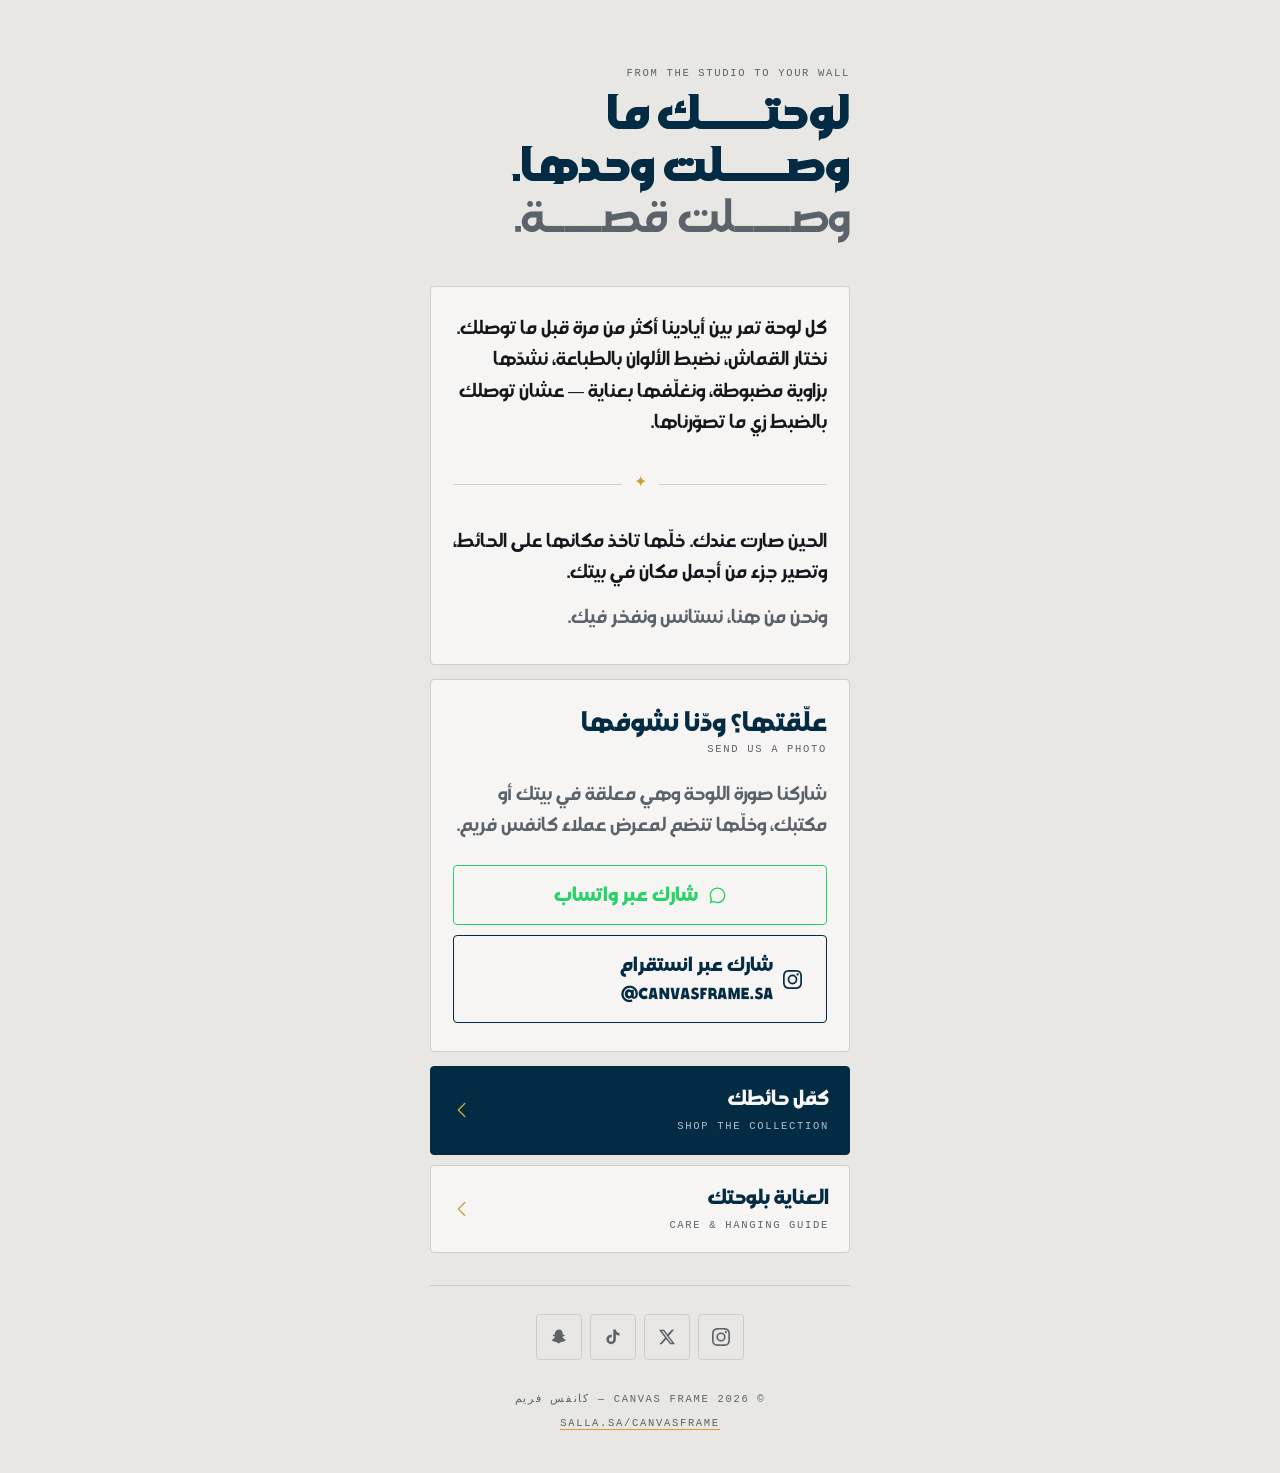
==== commit b956707d: "Light theme only, and tighten the studio paragraph Drops the prefers-color-scheme dark block. These " ====
--- a/index.html
+++ b/index.html
@@ -37,7 +37,7 @@
   </div>
 
   <div class="card">
-    <p>كل لوحة عندنا تمر بين أيادينا أكثر من مرة قبل ما توصلك. نختار القماش بأيدينا، نضبط كل لون بالحب، نشد كل زاوية بعناية، ونغلفها كأنها هدية منا لك. لأنها فعلاً كذا — قطعة منا وصلتك.</p>
+    <p>كل لوحة تمر بين أيادينا أكثر من مرة قبل ما توصلك. نختار القماش، نضبط الألوان بالطباعة، نشدّها بزاوية مضبوطة، ونغلّفها بعناية — عشان توصلك بالضبط زي ما تصوّرناها.</p>
     <div class="divider">&#10022;</div>
     <p>الحين صارت عندك. خلّها تاخذ مكانها على الحائط، وتصير جزء من أجمل مكان في بيتك.</p>
     <p class="muted">ونحن من هنا، نستانس ونفخر فيك.</p>
--- a/brand.css
+++ b/brand.css
@@ -37,8 +37,7 @@
   --ink-soft:  #5c6269;
   --rule:      #cfcdc8;
 
-  /* the one action a page wants most — kept off --navy so dark
-     mode can invert the text colour without flipping the surface */
+  /* the one action a page wants most */
   --lead-bg:   #032b44;
   --lead-fg:   #f6f5f3;
   --lead-soft: rgba(255,255,255,.7);
@@ -52,27 +51,15 @@
   --radius:  4px;
 }
 
-@media (prefers-color-scheme: dark) {
-  :root {
-    --paper: #101418; --card: #171c22; --ink: #e8eaec;
-    --ink-soft: #8b939b; --rule: #262d35; --navy: #e8eaec;
-    --lead-bg: #e8eaec; --lead-fg: #101418; --lead-soft: rgba(16,20,24,.62);
-  }
-}
-:root[data-theme="dark"] {
-  --paper: #101418; --card: #171c22; --ink: #e8eaec;
-  --ink-soft: #8b939b; --rule: #262d35; --navy: #e8eaec;
-  --lead-bg: #e8eaec; --lead-fg: #101418; --lead-soft: rgba(16,20,24,.62);
-}
-:root[data-theme="light"] {
-  --paper: #e8e7e3; --card: #f6f5f3; --ink: #14181c;
-  --ink-soft: #5c6269; --rule: #cfcdc8; --navy: #032b44;
-  --lead-bg: #032b44; --lead-fg: #f6f5f3; --lead-soft: rgba(255,255,255,.7);
-}
+/* Light only, on purpose. Following the visitor's OS preference would mean
+   half of them meet a different-looking brand — and these pages are reached
+   by scanning a badge, so first impression is the whole impression. */
 
 * { margin: 0; padding: 0; box-sizing: border-box; }
 
-html { -webkit-text-size-adjust: 100%; }
+/* stops the browser painting scrollbars and form controls dark
+   for visitors whose OS is in dark mode */
+html { -webkit-text-size-adjust: 100%; color-scheme: light; }
 
 body {
   background: var(--paper);
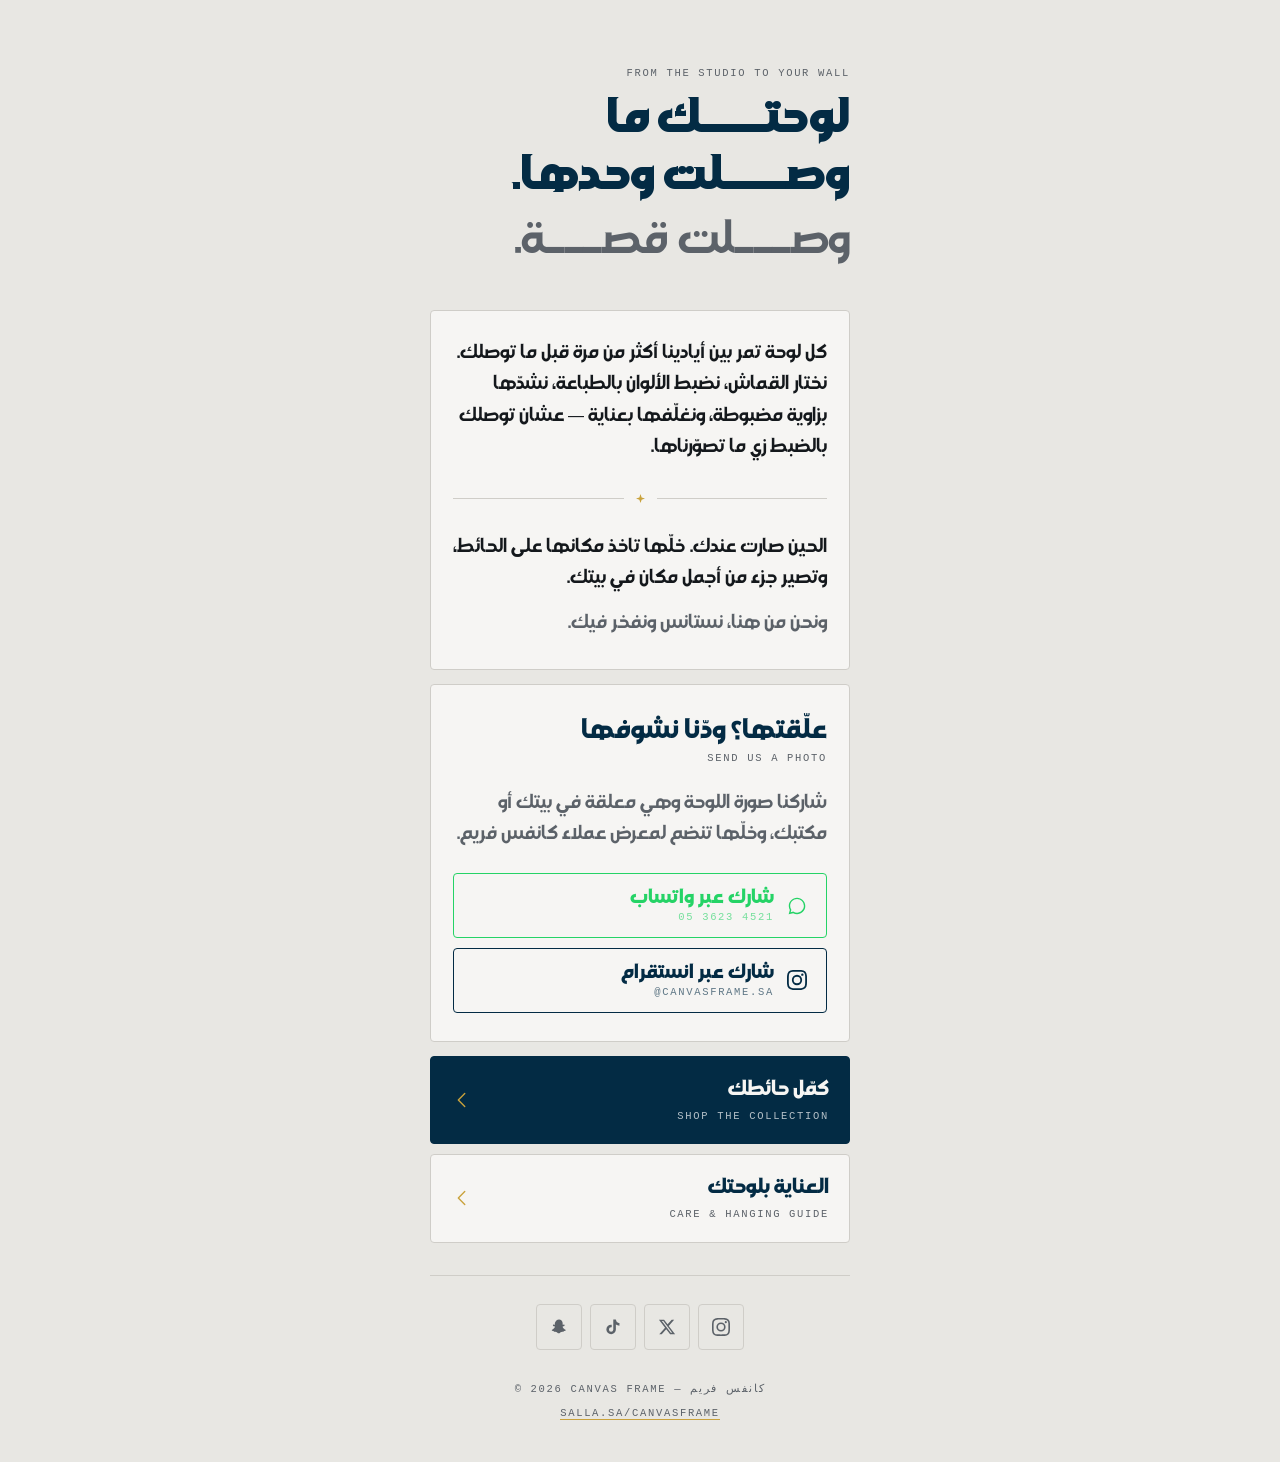
==== commit 56801631: "Put icons on a shared axis and drop the emoji glyphs Buttons were centred flex, so each one placed i" ====
--- a/index.html
+++ b/index.html
@@ -38,7 +38,9 @@
 
   <div class="card">
     <p>كل لوحة تمر بين أيادينا أكثر من مرة قبل ما توصلك. نختار القماش، نضبط الألوان بالطباعة، نشدّها بزاوية مضبوطة، ونغلّفها بعناية — عشان توصلك بالضبط زي ما تصوّرناها.</p>
-    <div class="divider">&#10022;</div>
+    <div class="divider">
+      <svg viewBox="0 0 24 24" aria-hidden="true"><path d="M12 0l3 9 9 3-9 3-3 9-3-9-9-3 9-3z"/></svg>
+    </div>
     <p>الحين صارت عندك. خلّها تاخذ مكانها على الحائط، وتصير جزء من أجمل مكان في بيتك.</p>
     <p class="muted">ونحن من هنا، نستانس ونفخر فيك.</p>
   </div>
@@ -52,11 +54,17 @@
     <div class="btn-stack">
       <a class="btn btn--wa" href="https://wa.me/966536234521" target="_blank" rel="noopener">
         <svg viewBox="0 0 24 24"><path d="M12.04 2C6.58 2 2.13 6.45 2.13 11.91c0 1.75.46 3.39 1.26 4.81L2 22l5.42-1.35a9.89 9.89 0 0 0 4.62 1.14h.01c5.46 0 9.91-4.45 9.91-9.91C21.96 6.45 17.5 2 12.04 2Zm0 18.02h-.01a8.2 8.2 0 0 1-4.19-1.15l-.3-.18-3.12.78.83-3.04-.2-.31a8.19 8.19 0 0 1-1.26-4.4c0-4.53 3.69-8.22 8.24-8.22 2.2 0 4.27.86 5.83 2.42a8.17 8.17 0 0 1 2.41 5.82c0 4.53-3.69 8.22-8.23 8.22Z"/></svg>
-        شارك عبر واتساب
+        <span>
+          شارك عبر واتساب
+          <span class="stamp">05 3623 4521</span>
+        </span>
       </a>
       <a class="btn" href="https://instagram.com/canvasframe.sa" target="_blank" rel="noopener">
         <svg viewBox="0 0 24 24"><path d="M12 2.163c3.204 0 3.584.012 4.85.07 3.252.148 4.771 1.691 4.919 4.919.058 1.265.069 1.645.069 4.849 0 3.205-.012 3.584-.069 4.849-.149 3.225-1.664 4.771-4.919 4.919-1.266.058-1.644.07-4.85.07-3.204 0-3.584-.012-4.849-.07-3.26-.149-4.771-1.699-4.919-4.92-.058-1.265-.07-1.644-.07-4.849 0-3.204.013-3.583.07-4.849.149-3.227 1.664-4.771 4.919-4.919 1.266-.057 1.645-.069 4.849-.069zM12 0C8.741 0 8.333.014 7.053.072 2.695.272.273 2.69.073 7.052.014 8.333 0 8.741 0 12c0 3.259.014 3.668.072 4.948.2 4.358 2.618 6.78 6.98 6.98C8.333 23.986 8.741 24 12 24c3.259 0 3.668-.014 4.948-.072 4.354-.2 6.782-2.618 6.979-6.98.059-1.28.073-1.689.073-4.948 0-3.259-.014-3.667-.072-4.947-.196-4.354-2.617-6.78-6.979-6.98C15.668.014 15.259 0 12 0zm0 5.838a6.162 6.162 0 100 12.324 6.162 6.162 0 000-12.324zM12 16a4 4 0 110-8 4 4 0 010 8zm6.406-11.845a1.44 1.44 0 100 2.881 1.44 1.44 0 000-2.881z"/></svg>
-        شارك عبر انستقرام ‎@canvasframe.sa
+        <span>
+          شارك عبر انستقرام
+          <span class="stamp">@canvasframe.sa</span>
+        </span>
       </a>
     </div>
   </div>
--- a/brand.css
+++ b/brand.css
@@ -92,10 +92,12 @@
 .statement { padding: 64px 0 36px; }
 .statement .stamp { display: block; margin-bottom: 14px; }
 
+/* Heavy Arabic needs more leading than Latin: ascenders (ا ل ط ك) and
+   descenders (ج ح خ ع م ي) stack vertically and collide at tight values. */
 h1 {
   font-size: clamp(30px, 9vw, 38px);
   font-weight: 900;
-  line-height: 1.35;
+  line-height: 1.5;
   letter-spacing: -0.01em;
   color: var(--navy);
 }
@@ -103,6 +105,7 @@
 /* second fragment of a two-part headline: the invitation, not the claim */
 h1 span, h1 em {
   display: block;
+  margin-top: 0.18em;
   font-style: normal;
   font-weight: 400;
   color: var(--ink-soft);
@@ -112,7 +115,7 @@
   font-size: 22px;
   font-weight: 700;
   color: var(--navy);
-  line-height: 1.4;
+  line-height: 1.55;
 }
 
 p { font-size: 16px; font-weight: 400; line-height: 1.95; }
@@ -177,6 +180,9 @@
 }
 .step:last-child { margin-bottom: 0; }
 
+/* One 30px icon column for both steps and tips, so the text edge is
+   identical down the whole card. line-height:1 or the mono digit sits
+   low inside the circle. */
 .step-num {
   width: 30px; height: 30px;
   flex-shrink: 0;
@@ -186,11 +192,12 @@
   font-family: var(--mono);
   font-size: 12px;
   font-weight: 500;
+  line-height: 1;
   color: var(--navy);
 }
 
-.step-title { font-size: 16px; font-weight: 700; color: var(--navy); }
-.step .stamp { display: block; margin-top: 1px; }
+.step-title { font-size: 16px; font-weight: 700; color: var(--navy); line-height: 1.5; }
+.step .stamp { display: block; margin-top: 2px; }
 
 /* ── Tip: a flat list, no numbers — order carries no meaning ── */
 .tip {
@@ -203,17 +210,49 @@
 .tip:first-of-type { border-top: 0; padding-top: 0; }
 .tip:last-child { padding-bottom: 0; }
 
-.tip-icon { font-size: 19px; line-height: 1.6; flex-shrink: 0; }
-.tip-title { font-size: 15px; font-weight: 700; color: var(--navy); }
-.tip .stamp { display: block; margin-top: 1px; }
-
-/* ── Buttons ── */
+/* SVG, never emoji: emoji render at a different size, weight and
+   baseline on every platform, so they cannot be aligned. */
+.tip-icon {
+  width: 30px; height: 30px;
+  flex-shrink: 0;
+  display: grid; place-items: center;
+}
+.tip-icon svg {
+  width: 21px; height: 21px;
+  fill: none;
+  stroke: var(--gold);
+  stroke-width: 1.5;
+  stroke-linecap: round;
+  stroke-linejoin: round;
+}
+
+.tip-title { font-size: 16px; font-weight: 700; color: var(--navy); line-height: 1.5; }
+.tip .stamp { display: block; margin-top: 2px; }
+
+/* Latin inside an RTL page: render each run left-to-right so trailing
+   punctuation lands correctly. Inline stamps inherit their position from
+   the parent; the block ones need pushing back to the RTL edge, except in
+   the footer where they are centred grid items. */
+.stamp { direction: ltr; }
+.statement .stamp,
+.card > h2 + .stamp,
+.step .stamp,
+.tip .stamp,
+.action .stamp { text-align: right; }
+
+/* ── Buttons ──
+   Grid, not centred flex. Centring each button independently puts its
+   icon wherever its own label happens to end, so a stack of two lands
+   the icons on two different axes. A fixed icon column gives every
+   button in the stack one shared axis and one shared text edge; the
+   min-height keeps them the same size when one label wraps. */
 .btn {
-  display: flex;
+  display: grid;
+  grid-template-columns: 22px 1fr;
   align-items: center;
-  justify-content: center;
-  gap: 10px;
-  padding: 15px 24px;
+  gap: 12px;
+  min-height: 58px;
+  padding: 11px 18px;
   border: 1px solid var(--navy);
   border-radius: var(--radius);
   background: none;
@@ -221,9 +260,12 @@
   text-decoration: none;
   font-size: 16px;
   font-weight: 700;
+  line-height: 1.5;
+  text-align: right;
   transition: background .18s, color .18s, border-color .18s;
 }
-.btn svg { width: 19px; height: 19px; fill: currentColor; flex-shrink: 0; }
+.btn svg { width: 20px; height: 20px; fill: currentColor; justify-self: center; }
+.btn .stamp { display: block; text-align: right; color: inherit; opacity: .62; margin-top: 1px; }
 .btn:hover, .btn:focus-visible { background: var(--navy); color: var(--paper); }
 .btn:focus-visible { outline: 2px solid var(--gold); outline-offset: 3px; }
 
@@ -277,6 +319,9 @@
   height: 1px;
   background: var(--rule);
 }
+/* SVG, not a ✦ dingbat: the OS swaps that for a colour emoji font and
+   ignores `color`, so the mark came out orange instead of brand gold. */
+.divider svg { width: 9px; height: 9px; fill: var(--gold); display: block; }
 
 @media (prefers-reduced-motion: reduce) {
   * { transition: none !important; animation: none !important; }
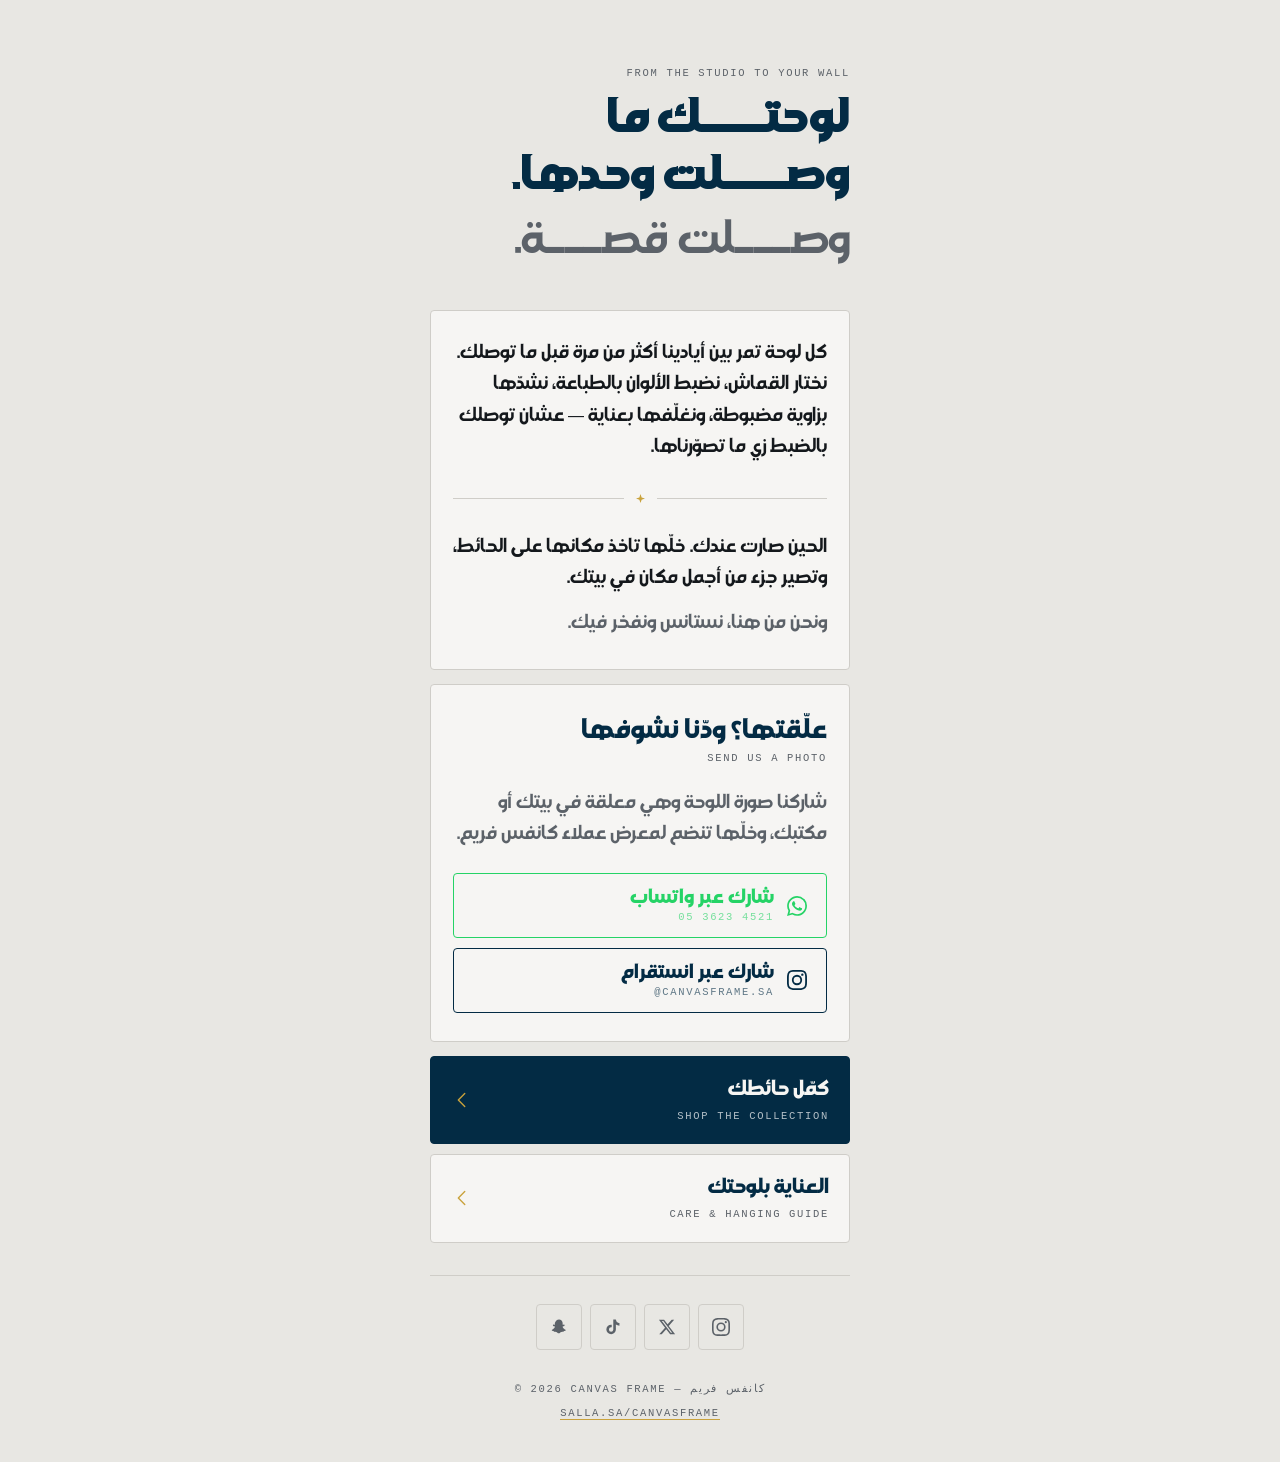
==== commit df123498: "Use the complete WhatsApp mark The path was only the outer speech bubble — the handset subpath was m" ====
--- a/index.html
+++ b/index.html
@@ -22,7 +22,7 @@
 <meta name="twitter:description" content="لوحتك ما وصلت وحدها. وصلت قصة.">
 <meta name="twitter:image" content="https://aboodsu-source.github.io/canvas-frame/logo.svg">
 
-<link rel="stylesheet" href="brand.css">
+<link rel="stylesheet" href="brand.css?v=4">
 </head>
 <body>
 
@@ -39,7 +39,7 @@
   <div class="card">
     <p>كل لوحة تمر بين أيادينا أكثر من مرة قبل ما توصلك. نختار القماش، نضبط الألوان بالطباعة، نشدّها بزاوية مضبوطة، ونغلّفها بعناية — عشان توصلك بالضبط زي ما تصوّرناها.</p>
     <div class="divider">
-      <svg viewBox="0 0 24 24" aria-hidden="true"><path d="M12 0l3 9 9 3-9 3-3 9-3-9-9-3 9-3z"/></svg>
+      <svg width="20" height="20" viewBox="0 0 24 24" aria-hidden="true"><path d="M12 0l3 9 9 3-9 3-3 9-3-9-9-3 9-3z"/></svg>
     </div>
     <p>الحين صارت عندك. خلّها تاخذ مكانها على الحائط، وتصير جزء من أجمل مكان في بيتك.</p>
     <p class="muted">ونحن من هنا، نستانس ونفخر فيك.</p>
@@ -53,14 +53,14 @@
 
     <div class="btn-stack">
       <a class="btn btn--wa" href="https://wa.me/966536234521" target="_blank" rel="noopener">
-        <svg viewBox="0 0 24 24"><path d="M12.04 2C6.58 2 2.13 6.45 2.13 11.91c0 1.75.46 3.39 1.26 4.81L2 22l5.42-1.35a9.89 9.89 0 0 0 4.62 1.14h.01c5.46 0 9.91-4.45 9.91-9.91C21.96 6.45 17.5 2 12.04 2Zm0 18.02h-.01a8.2 8.2 0 0 1-4.19-1.15l-.3-.18-3.12.78.83-3.04-.2-.31a8.19 8.19 0 0 1-1.26-4.4c0-4.53 3.69-8.22 8.24-8.22 2.2 0 4.27.86 5.83 2.42a8.17 8.17 0 0 1 2.41 5.82c0 4.53-3.69 8.22-8.23 8.22Z"/></svg>
+        <svg width="20" height="20" viewBox="0 0 24 24"><path d="M17.472 14.382c-.297-.149-1.758-.867-2.03-.967-.273-.099-.471-.148-.67.15-.197.297-.767.966-.94 1.164-.173.199-.347.223-.644.075-.297-.15-1.255-.463-2.39-1.475-.883-.788-1.48-1.761-1.653-2.059-.173-.297-.018-.458.13-.606.134-.133.298-.347.446-.52.149-.174.198-.298.298-.497.099-.198.05-.371-.025-.52-.075-.149-.669-1.612-.916-2.207-.242-.579-.487-.5-.669-.51-.173-.008-.371-.01-.57-.01-.198 0-.52.074-.792.372-.272.297-1.04 1.016-1.04 2.479 0 1.462 1.065 2.875 1.213 3.074.149.198 2.096 3.2 5.077 4.487.709.306 1.262.489 1.694.625.712.227 1.36.195 1.871.118.571-.085 1.758-.719 2.006-1.413.248-.694.248-1.289.173-1.413-.074-.124-.272-.198-.57-.347m-5.421 7.403h-.004a9.87 9.87 0 01-5.031-1.378l-.361-.214-3.741.982.998-3.648-.235-.374a9.86 9.86 0 01-1.51-5.26c.001-5.45 4.436-9.884 9.888-9.884 2.64 0 5.122 1.03 6.988 2.898a9.825 9.825 0 012.893 6.994c-.003 5.45-4.437 9.884-9.885 9.884m8.413-18.297A11.815 11.815 0 0012.05 0C5.495 0 .16 5.335.157 11.892c0 2.096.547 4.142 1.588 5.945L.057 24l6.305-1.654a11.882 11.882 0 005.683 1.448h.005c6.554 0 11.89-5.335 11.893-11.893A11.821 11.821 0 0020.885 3.488"/></svg>
         <span>
           شارك عبر واتساب
           <span class="stamp">05 3623 4521</span>
         </span>
       </a>
       <a class="btn" href="https://instagram.com/canvasframe.sa" target="_blank" rel="noopener">
-        <svg viewBox="0 0 24 24"><path d="M12 2.163c3.204 0 3.584.012 4.85.07 3.252.148 4.771 1.691 4.919 4.919.058 1.265.069 1.645.069 4.849 0 3.205-.012 3.584-.069 4.849-.149 3.225-1.664 4.771-4.919 4.919-1.266.058-1.644.07-4.85.07-3.204 0-3.584-.012-4.849-.07-3.26-.149-4.771-1.699-4.919-4.92-.058-1.265-.07-1.644-.07-4.849 0-3.204.013-3.583.07-4.849.149-3.227 1.664-4.771 4.919-4.919 1.266-.057 1.645-.069 4.849-.069zM12 0C8.741 0 8.333.014 7.053.072 2.695.272.273 2.69.073 7.052.014 8.333 0 8.741 0 12c0 3.259.014 3.668.072 4.948.2 4.358 2.618 6.78 6.98 6.98C8.333 23.986 8.741 24 12 24c3.259 0 3.668-.014 4.948-.072 4.354-.2 6.782-2.618 6.979-6.98.059-1.28.073-1.689.073-4.948 0-3.259-.014-3.667-.072-4.947-.196-4.354-2.617-6.78-6.979-6.98C15.668.014 15.259 0 12 0zm0 5.838a6.162 6.162 0 100 12.324 6.162 6.162 0 000-12.324zM12 16a4 4 0 110-8 4 4 0 010 8zm6.406-11.845a1.44 1.44 0 100 2.881 1.44 1.44 0 000-2.881z"/></svg>
+        <svg width="20" height="20" viewBox="0 0 24 24"><path d="M12 2.163c3.204 0 3.584.012 4.85.07 3.252.148 4.771 1.691 4.919 4.919.058 1.265.069 1.645.069 4.849 0 3.205-.012 3.584-.069 4.849-.149 3.225-1.664 4.771-4.919 4.919-1.266.058-1.644.07-4.85.07-3.204 0-3.584-.012-4.849-.07-3.26-.149-4.771-1.699-4.919-4.92-.058-1.265-.07-1.644-.07-4.849 0-3.204.013-3.583.07-4.849.149-3.227 1.664-4.771 4.919-4.919 1.266-.057 1.645-.069 4.849-.069zM12 0C8.741 0 8.333.014 7.053.072 2.695.272.273 2.69.073 7.052.014 8.333 0 8.741 0 12c0 3.259.014 3.668.072 4.948.2 4.358 2.618 6.78 6.98 6.98C8.333 23.986 8.741 24 12 24c3.259 0 3.668-.014 4.948-.072 4.354-.2 6.782-2.618 6.979-6.98.059-1.28.073-1.689.073-4.948 0-3.259-.014-3.667-.072-4.947-.196-4.354-2.617-6.78-6.979-6.98C15.668.014 15.259 0 12 0zm0 5.838a6.162 6.162 0 100 12.324 6.162 6.162 0 000-12.324zM12 16a4 4 0 110-8 4 4 0 010 8zm6.406-11.845a1.44 1.44 0 100 2.881 1.44 1.44 0 000-2.881z"/></svg>
         <span>
           شارك عبر انستقرام
           <span class="stamp">@canvasframe.sa</span>
@@ -77,7 +77,7 @@
         <span class="action-ar">كمّل حائطك</span>
         <span class="stamp">Shop the collection</span>
       </span>
-      <svg class="arrow" viewBox="0 0 24 24" aria-hidden="true">
+      <svg width="20" height="20" class="arrow" viewBox="0 0 24 24" aria-hidden="true">
         <path d="M15 5l-7 7 7 7" stroke-linecap="round" stroke-linejoin="round"/>
       </svg>
     </a>
@@ -87,7 +87,7 @@
         <span class="action-ar">العناية بلوحتك</span>
         <span class="stamp">Care &amp; hanging guide</span>
       </span>
-      <svg class="arrow" viewBox="0 0 24 24" aria-hidden="true">
+      <svg width="20" height="20" class="arrow" viewBox="0 0 24 24" aria-hidden="true">
         <path d="M15 5l-7 7 7 7" stroke-linecap="round" stroke-linejoin="round"/>
       </svg>
     </a>
@@ -96,16 +96,16 @@
 
   <div class="social">
     <a href="https://instagram.com/canvasframe.sa" target="_blank" rel="noopener" aria-label="Instagram">
-      <svg viewBox="0 0 24 24"><path d="M12 2.163c3.204 0 3.584.012 4.85.07 3.252.148 4.771 1.691 4.919 4.919.058 1.265.069 1.645.069 4.849 0 3.205-.012 3.584-.069 4.849-.149 3.225-1.664 4.771-4.919 4.919-1.266.058-1.644.07-4.85.07-3.204 0-3.584-.012-4.849-.07-3.26-.149-4.771-1.699-4.919-4.92-.058-1.265-.07-1.644-.07-4.849 0-3.204.013-3.583.07-4.849.149-3.227 1.664-4.771 4.919-4.919 1.266-.057 1.645-.069 4.849-.069zM12 0C8.741 0 8.333.014 7.053.072 2.695.272.273 2.69.073 7.052.014 8.333 0 8.741 0 12c0 3.259.014 3.668.072 4.948.2 4.358 2.618 6.78 6.98 6.98C8.333 23.986 8.741 24 12 24c3.259 0 3.668-.014 4.948-.072 4.354-.2 6.782-2.618 6.979-6.98.059-1.28.073-1.689.073-4.948 0-3.259-.014-3.667-.072-4.947-.196-4.354-2.617-6.78-6.979-6.98C15.668.014 15.259 0 12 0zm0 5.838a6.162 6.162 0 100 12.324 6.162 6.162 0 000-12.324zM12 16a4 4 0 110-8 4 4 0 010 8zm6.406-11.845a1.44 1.44 0 100 2.881 1.44 1.44 0 000-2.881z"/></svg>
+      <svg width="20" height="20" viewBox="0 0 24 24"><path d="M12 2.163c3.204 0 3.584.012 4.85.07 3.252.148 4.771 1.691 4.919 4.919.058 1.265.069 1.645.069 4.849 0 3.205-.012 3.584-.069 4.849-.149 3.225-1.664 4.771-4.919 4.919-1.266.058-1.644.07-4.85.07-3.204 0-3.584-.012-4.849-.07-3.26-.149-4.771-1.699-4.919-4.92-.058-1.265-.07-1.644-.07-4.849 0-3.204.013-3.583.07-4.849.149-3.227 1.664-4.771 4.919-4.919 1.266-.057 1.645-.069 4.849-.069zM12 0C8.741 0 8.333.014 7.053.072 2.695.272.273 2.69.073 7.052.014 8.333 0 8.741 0 12c0 3.259.014 3.668.072 4.948.2 4.358 2.618 6.78 6.98 6.98C8.333 23.986 8.741 24 12 24c3.259 0 3.668-.014 4.948-.072 4.354-.2 6.782-2.618 6.979-6.98.059-1.28.073-1.689.073-4.948 0-3.259-.014-3.667-.072-4.947-.196-4.354-2.617-6.78-6.979-6.98C15.668.014 15.259 0 12 0zm0 5.838a6.162 6.162 0 100 12.324 6.162 6.162 0 000-12.324zM12 16a4 4 0 110-8 4 4 0 010 8zm6.406-11.845a1.44 1.44 0 100 2.881 1.44 1.44 0 000-2.881z"/></svg>
     </a>
     <a href="https://x.com/canvasframe_sa" target="_blank" rel="noopener" aria-label="X">
-      <svg viewBox="0 0 24 24"><path d="M18.244 2.25h3.308l-7.227 8.26 8.502 11.24H16.17l-5.214-6.817L4.99 21.75H1.68l7.73-8.835L1.254 2.25H8.08l4.713 6.231zm-1.161 17.52h1.833L7.084 4.126H5.117z"/></svg>
+      <svg width="20" height="20" viewBox="0 0 24 24"><path d="M18.244 2.25h3.308l-7.227 8.26 8.502 11.24H16.17l-5.214-6.817L4.99 21.75H1.68l7.73-8.835L1.254 2.25H8.08l4.713 6.231zm-1.161 17.52h1.833L7.084 4.126H5.117z"/></svg>
     </a>
     <a href="https://www.tiktok.com/@canvasframe_sa" target="_blank" rel="noopener" aria-label="TikTok">
-      <svg viewBox="0 0 24 24"><path d="M19.59 6.69a4.83 4.83 0 01-3.77-4.25V2h-3.45v13.67a2.89 2.89 0 01-2.88 2.5 2.89 2.89 0 01-2.89-2.89 2.89 2.89 0 012.89-2.89c.28 0 .54.04.79.1v-3.5a6.37 6.37 0 00-.79-.05A6.34 6.34 0 003.15 15.2a6.34 6.34 0 006.34 6.34 6.34 6.34 0 006.34-6.34V8.75a8.18 8.18 0 004.76 1.52V6.8a4.84 4.84 0 01-1-.11z"/></svg>
+      <svg width="20" height="20" viewBox="0 0 24 24"><path d="M19.59 6.69a4.83 4.83 0 01-3.77-4.25V2h-3.45v13.67a2.89 2.89 0 01-2.88 2.5 2.89 2.89 0 01-2.89-2.89 2.89 2.89 0 012.89-2.89c.28 0 .54.04.79.1v-3.5a6.37 6.37 0 00-.79-.05A6.34 6.34 0 003.15 15.2a6.34 6.34 0 006.34 6.34 6.34 6.34 0 006.34-6.34V8.75a8.18 8.18 0 004.76 1.52V6.8a4.84 4.84 0 01-1-.11z"/></svg>
     </a>
     <a href="https://www.snapchat.com/add/canvasframe.sa" target="_blank" rel="noopener" aria-label="Snapchat">
-      <svg viewBox="0 0 24 24"><path d="M12.02 2c2.7.01 4.72 2.03 4.83 4.73.03.72.01 1.44.02 2.16 0 .12.04.17.16.19.36.05.7-.02 1.03-.16.5-.21 1.02-.05 1.28.37.26.43.14.96-.3 1.26-.35.24-.75.38-1.15.5-.28.09-.56.17-.8.35-.25.19-.31.4-.19.69.72 1.72 1.93 2.89 3.68 3.5.44.15.55.66.23 1-.15.16-.34.25-.54.32-.5.17-1.02.26-1.55.3-.19.02-.26.1-.29.28-.03.19-.08.38-.14.56-.1.31-.28.42-.6.38-.35-.04-.7-.11-1.05-.13-.94-.06-1.79.16-2.5.81-.29.27-.58.53-.92.73-1.03.6-2.07.6-3.1 0-.35-.2-.65-.47-.95-.75-.7-.63-1.53-.84-2.45-.79-.36.02-.71.09-1.07.13-.32.04-.5-.07-.6-.38-.06-.18-.11-.37-.14-.56-.03-.18-.1-.26-.29-.28-.53-.04-1.05-.13-1.55-.3-.2-.07-.39-.16-.54-.32-.32-.34-.21-.85.23-1 1.75-.61 2.96-1.78 3.68-3.5.12-.29.06-.5-.19-.69-.24-.18-.52-.26-.8-.35-.4-.12-.8-.26-1.15-.5-.44-.3-.56-.83-.3-1.26.26-.42.78-.58 1.28-.37.33.14.67.21 1.03.16.12-.02.16-.07.16-.19.01-.72-.01-1.44.02-2.16C7.28 4.03 9.3 2.01 12.02 2z"/></svg>
+      <svg width="20" height="20" viewBox="0 0 24 24"><path d="M12.02 2c2.7.01 4.72 2.03 4.83 4.73.03.72.01 1.44.02 2.16 0 .12.04.17.16.19.36.05.7-.02 1.03-.16.5-.21 1.02-.05 1.28.37.26.43.14.96-.3 1.26-.35.24-.75.38-1.15.5-.28.09-.56.17-.8.35-.25.19-.31.4-.19.69.72 1.72 1.93 2.89 3.68 3.5.44.15.55.66.23 1-.15.16-.34.25-.54.32-.5.17-1.02.26-1.55.3-.19.02-.26.1-.29.28-.03.19-.08.38-.14.56-.1.31-.28.42-.6.38-.35-.04-.7-.11-1.05-.13-.94-.06-1.79.16-2.5.81-.29.27-.58.53-.92.73-1.03.6-2.07.6-3.1 0-.35-.2-.65-.47-.95-.75-.7-.63-1.53-.84-2.45-.79-.36.02-.71.09-1.07.13-.32.04-.5-.07-.6-.38-.06-.18-.11-.37-.14-.56-.03-.18-.1-.26-.29-.28-.53-.04-1.05-.13-1.55-.3-.2-.07-.39-.16-.54-.32-.32-.34-.21-.85.23-1 1.75-.61 2.96-1.78 3.68-3.5.12-.29.06-.5-.19-.69-.24-.18-.52-.26-.8-.35-.4-.12-.8-.26-1.15-.5-.44-.3-.56-.83-.3-1.26.26-.42.78-.58 1.28-.37.33.14.67.21 1.03.16.12-.02.16-.07.16-.19.01-.72-.01-1.44.02-2.16C7.28 4.03 9.3 2.01 12.02 2z"/></svg>
     </a>
   </div>
 
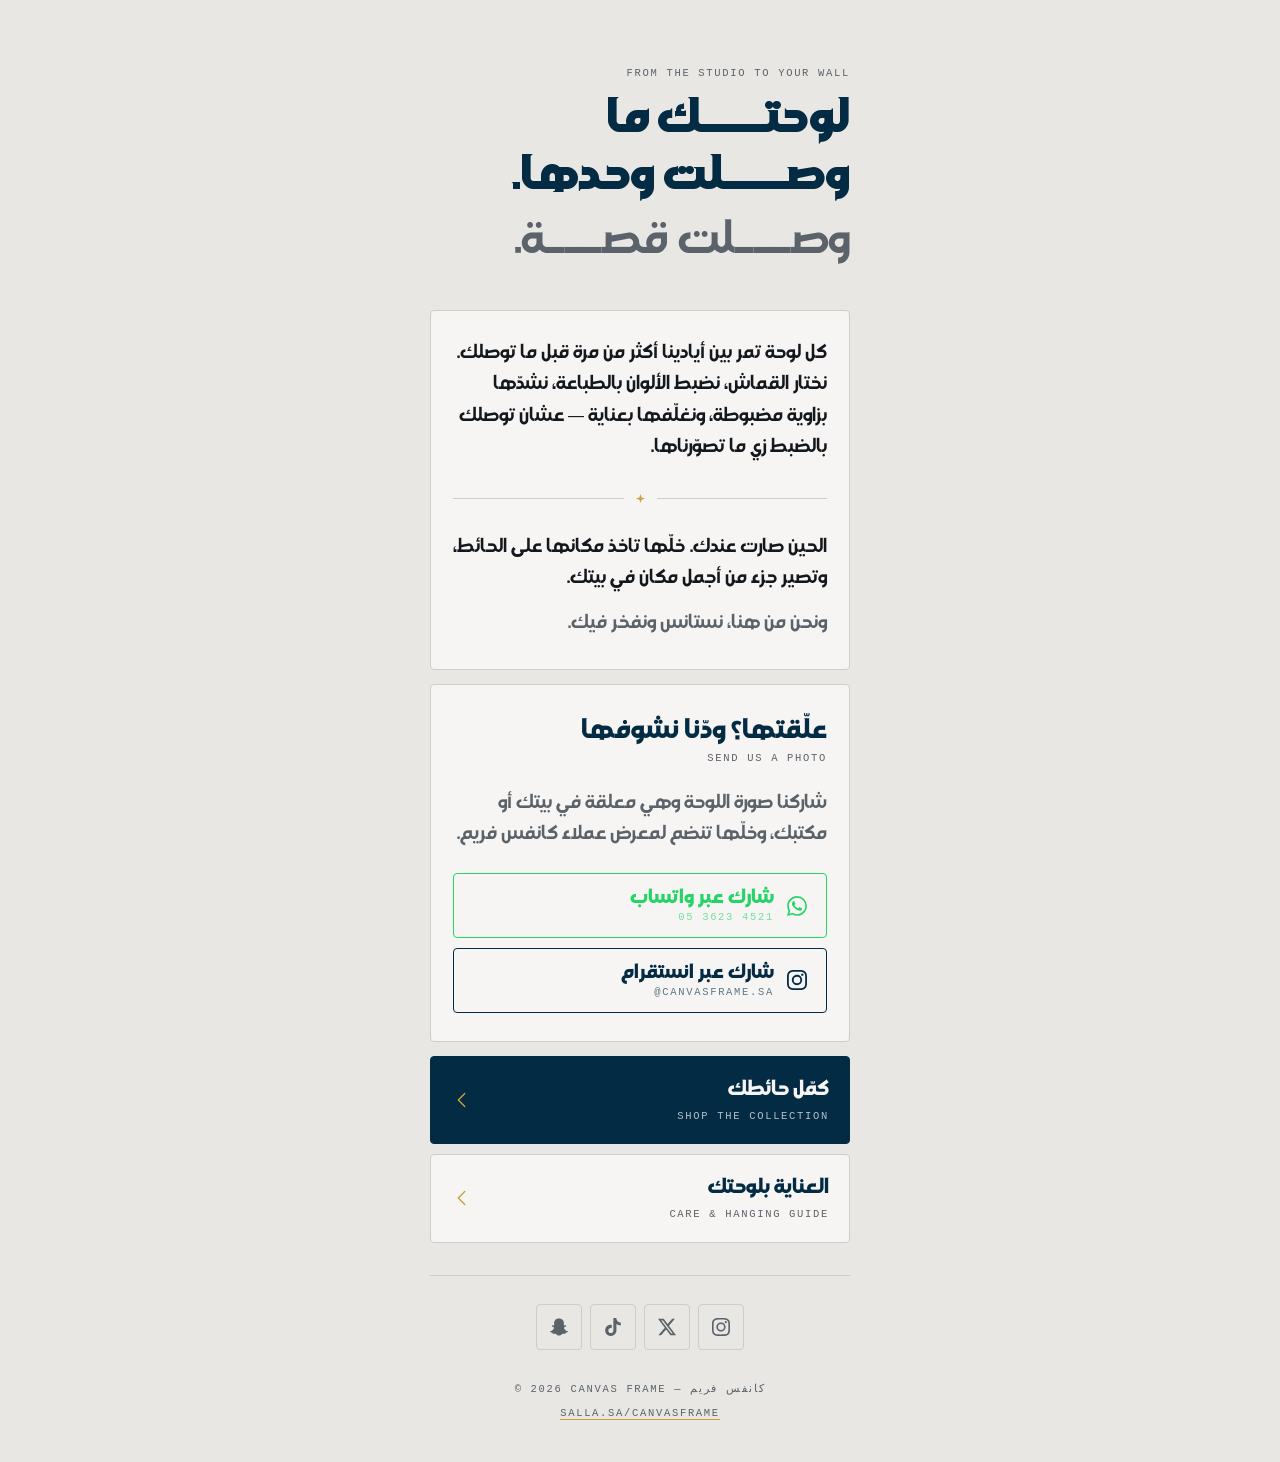
==== commit 8b4fff01: "Replace hand-written brand marks with official paths Instagram, X, TikTok and Snapchat were all appr" ====
--- a/index.html
+++ b/index.html
@@ -53,14 +53,14 @@
 
     <div class="btn-stack">
       <a class="btn btn--wa" href="https://wa.me/966536234521" target="_blank" rel="noopener">
-        <svg width="20" height="20" viewBox="0 0 24 24"><path d="M17.472 14.382c-.297-.149-1.758-.867-2.03-.967-.273-.099-.471-.148-.67.15-.197.297-.767.966-.94 1.164-.173.199-.347.223-.644.075-.297-.15-1.255-.463-2.39-1.475-.883-.788-1.48-1.761-1.653-2.059-.173-.297-.018-.458.13-.606.134-.133.298-.347.446-.52.149-.174.198-.298.298-.497.099-.198.05-.371-.025-.52-.075-.149-.669-1.612-.916-2.207-.242-.579-.487-.5-.669-.51-.173-.008-.371-.01-.57-.01-.198 0-.52.074-.792.372-.272.297-1.04 1.016-1.04 2.479 0 1.462 1.065 2.875 1.213 3.074.149.198 2.096 3.2 5.077 4.487.709.306 1.262.489 1.694.625.712.227 1.36.195 1.871.118.571-.085 1.758-.719 2.006-1.413.248-.694.248-1.289.173-1.413-.074-.124-.272-.198-.57-.347m-5.421 7.403h-.004a9.87 9.87 0 01-5.031-1.378l-.361-.214-3.741.982.998-3.648-.235-.374a9.86 9.86 0 01-1.51-5.26c.001-5.45 4.436-9.884 9.888-9.884 2.64 0 5.122 1.03 6.988 2.898a9.825 9.825 0 012.893 6.994c-.003 5.45-4.437 9.884-9.885 9.884m8.413-18.297A11.815 11.815 0 0012.05 0C5.495 0 .16 5.335.157 11.892c0 2.096.547 4.142 1.588 5.945L.057 24l6.305-1.654a11.882 11.882 0 005.683 1.448h.005c6.554 0 11.89-5.335 11.893-11.893A11.821 11.821 0 0020.885 3.488"/></svg>
+        <svg width="20" height="20" viewBox="0 0 24 24"><path d="M17.472 14.382c-.297-.149-1.758-.867-2.03-.967-.273-.099-.471-.148-.67.15-.197.297-.767.966-.94 1.164-.173.199-.347.223-.644.075-.297-.15-1.255-.463-2.39-1.475-.883-.788-1.48-1.761-1.653-2.059-.173-.297-.018-.458.13-.606.134-.133.298-.347.446-.52.149-.174.198-.298.298-.497.099-.198.05-.371-.025-.52-.075-.149-.669-1.612-.916-2.207-.242-.579-.487-.5-.669-.51-.173-.008-.371-.01-.57-.01-.198 0-.52.074-.792.372-.272.297-1.04 1.016-1.04 2.479 0 1.462 1.065 2.875 1.213 3.074.149.198 2.096 3.2 5.077 4.487.709.306 1.262.489 1.694.625.712.227 1.36.195 1.871.118.571-.085 1.758-.719 2.006-1.413.248-.694.248-1.289.173-1.413-.074-.124-.272-.198-.57-.347m-5.421 7.403h-.004a9.87 9.87 0 01-5.031-1.378l-.361-.214-3.741.982.998-3.648-.235-.374a9.86 9.86 0 01-1.51-5.26c.001-5.45 4.436-9.884 9.888-9.884 2.64 0 5.122 1.03 6.988 2.898a9.825 9.825 0 012.893 6.994c-.003 5.45-4.437 9.884-9.885 9.884m8.413-18.297A11.815 11.815 0 0012.05 0C5.495 0 .16 5.335.157 11.892c0 2.096.547 4.142 1.588 5.945L.057 24l6.305-1.654a11.882 11.882 0 005.683 1.448h.005c6.554 0 11.89-5.335 11.893-11.893a11.821 11.821 0 00-3.48-8.413Z"/></svg>
         <span>
           شارك عبر واتساب
           <span class="stamp">05 3623 4521</span>
         </span>
       </a>
       <a class="btn" href="https://instagram.com/canvasframe.sa" target="_blank" rel="noopener">
-        <svg width="20" height="20" viewBox="0 0 24 24"><path d="M12 2.163c3.204 0 3.584.012 4.85.07 3.252.148 4.771 1.691 4.919 4.919.058 1.265.069 1.645.069 4.849 0 3.205-.012 3.584-.069 4.849-.149 3.225-1.664 4.771-4.919 4.919-1.266.058-1.644.07-4.85.07-3.204 0-3.584-.012-4.849-.07-3.26-.149-4.771-1.699-4.919-4.92-.058-1.265-.07-1.644-.07-4.849 0-3.204.013-3.583.07-4.849.149-3.227 1.664-4.771 4.919-4.919 1.266-.057 1.645-.069 4.849-.069zM12 0C8.741 0 8.333.014 7.053.072 2.695.272.273 2.69.073 7.052.014 8.333 0 8.741 0 12c0 3.259.014 3.668.072 4.948.2 4.358 2.618 6.78 6.98 6.98C8.333 23.986 8.741 24 12 24c3.259 0 3.668-.014 4.948-.072 4.354-.2 6.782-2.618 6.979-6.98.059-1.28.073-1.689.073-4.948 0-3.259-.014-3.667-.072-4.947-.196-4.354-2.617-6.78-6.979-6.98C15.668.014 15.259 0 12 0zm0 5.838a6.162 6.162 0 100 12.324 6.162 6.162 0 000-12.324zM12 16a4 4 0 110-8 4 4 0 010 8zm6.406-11.845a1.44 1.44 0 100 2.881 1.44 1.44 0 000-2.881z"/></svg>
+        <svg width="20" height="20" viewBox="0 0 24 24"><path d="M7.0301.084c-1.2768.0602-2.1487.264-2.911.5634-.7888.3075-1.4575.72-2.1228 1.3877-.6652.6677-1.075 1.3368-1.3802 2.127-.2954.7638-.4956 1.6365-.552 2.914-.0564 1.2775-.0689 1.6882-.0626 4.947.0062 3.2586.0206 3.6671.0825 4.9473.061 1.2765.264 2.1482.5635 2.9107.308.7889.72 1.4573 1.388 2.1228.6679.6655 1.3365 1.0743 2.1285 1.38.7632.295 1.6361.4961 2.9134.552 1.2773.056 1.6884.069 4.9462.0627 3.2578-.0062 3.668-.0207 4.9478-.0814 1.28-.0607 2.147-.2652 2.9098-.5633.7889-.3086 1.4578-.72 2.1228-1.3881.665-.6682 1.0745-1.3378 1.3795-2.1284.2957-.7632.4966-1.636.552-2.9124.056-1.2809.0692-1.6898.063-4.948-.0063-3.2583-.021-3.6668-.0817-4.9465-.0607-1.2797-.264-2.1487-.5633-2.9117-.3084-.7889-.72-1.4568-1.3876-2.1228C21.2982 1.33 20.628.9208 19.8378.6165 19.074.321 18.2017.1197 16.9244.0645 15.6471.0093 15.236-.005 11.977.0014 8.718.0076 8.31.0215 7.0301.0839m.1402 21.6932c-1.17-.0509-1.8053-.2453-2.2287-.408-.5606-.216-.96-.4771-1.3819-.895-.422-.4178-.6811-.8186-.9-1.378-.1644-.4234-.3624-1.058-.4171-2.228-.0595-1.2645-.072-1.6442-.079-4.848-.007-3.2037.0053-3.583.0607-4.848.05-1.169.2456-1.805.408-2.2282.216-.5613.4762-.96.895-1.3816.4188-.4217.8184-.6814 1.3783-.9003.423-.1651 1.0575-.3614 2.227-.4171 1.2655-.06 1.6447-.072 4.848-.079 3.2033-.007 3.5835.005 4.8495.0608 1.169.0508 1.8053.2445 2.228.408.5608.216.96.4754 1.3816.895.4217.4194.6816.8176.9005 1.3787.1653.4217.3617 1.056.4169 2.2263.0602 1.2655.0739 1.645.0796 4.848.0058 3.203-.0055 3.5834-.061 4.848-.051 1.17-.245 1.8055-.408 2.2294-.216.5604-.4763.96-.8954 1.3814-.419.4215-.8181.6811-1.3783.9-.4224.1649-1.0577.3617-2.2262.4174-1.2656.0595-1.6448.072-4.8493.079-3.2045.007-3.5825-.006-4.848-.0608M16.953 5.5864A1.44 1.44 0 1 0 18.39 4.144a1.44 1.44 0 0 0-1.437 1.4424M5.8385 12.012c.0067 3.4032 2.7706 6.1557 6.173 6.1493 3.4026-.0065 6.157-2.7701 6.1506-6.1733-.0065-3.4032-2.771-6.1565-6.174-6.1498-3.403.0067-6.156 2.771-6.1496 6.1738M8 12.0077a4 4 0 1 1 4.008 3.9921A3.9996 3.9996 0 0 1 8 12.0077"/></svg>
         <span>
           شارك عبر انستقرام
           <span class="stamp">@canvasframe.sa</span>
@@ -96,16 +96,16 @@
 
   <div class="social">
     <a href="https://instagram.com/canvasframe.sa" target="_blank" rel="noopener" aria-label="Instagram">
-      <svg width="20" height="20" viewBox="0 0 24 24"><path d="M12 2.163c3.204 0 3.584.012 4.85.07 3.252.148 4.771 1.691 4.919 4.919.058 1.265.069 1.645.069 4.849 0 3.205-.012 3.584-.069 4.849-.149 3.225-1.664 4.771-4.919 4.919-1.266.058-1.644.07-4.85.07-3.204 0-3.584-.012-4.849-.07-3.26-.149-4.771-1.699-4.919-4.92-.058-1.265-.07-1.644-.07-4.849 0-3.204.013-3.583.07-4.849.149-3.227 1.664-4.771 4.919-4.919 1.266-.057 1.645-.069 4.849-.069zM12 0C8.741 0 8.333.014 7.053.072 2.695.272.273 2.69.073 7.052.014 8.333 0 8.741 0 12c0 3.259.014 3.668.072 4.948.2 4.358 2.618 6.78 6.98 6.98C8.333 23.986 8.741 24 12 24c3.259 0 3.668-.014 4.948-.072 4.354-.2 6.782-2.618 6.979-6.98.059-1.28.073-1.689.073-4.948 0-3.259-.014-3.667-.072-4.947-.196-4.354-2.617-6.78-6.979-6.98C15.668.014 15.259 0 12 0zm0 5.838a6.162 6.162 0 100 12.324 6.162 6.162 0 000-12.324zM12 16a4 4 0 110-8 4 4 0 010 8zm6.406-11.845a1.44 1.44 0 100 2.881 1.44 1.44 0 000-2.881z"/></svg>
+      <svg width="20" height="20" viewBox="0 0 24 24"><path d="M7.0301.084c-1.2768.0602-2.1487.264-2.911.5634-.7888.3075-1.4575.72-2.1228 1.3877-.6652.6677-1.075 1.3368-1.3802 2.127-.2954.7638-.4956 1.6365-.552 2.914-.0564 1.2775-.0689 1.6882-.0626 4.947.0062 3.2586.0206 3.6671.0825 4.9473.061 1.2765.264 2.1482.5635 2.9107.308.7889.72 1.4573 1.388 2.1228.6679.6655 1.3365 1.0743 2.1285 1.38.7632.295 1.6361.4961 2.9134.552 1.2773.056 1.6884.069 4.9462.0627 3.2578-.0062 3.668-.0207 4.9478-.0814 1.28-.0607 2.147-.2652 2.9098-.5633.7889-.3086 1.4578-.72 2.1228-1.3881.665-.6682 1.0745-1.3378 1.3795-2.1284.2957-.7632.4966-1.636.552-2.9124.056-1.2809.0692-1.6898.063-4.948-.0063-3.2583-.021-3.6668-.0817-4.9465-.0607-1.2797-.264-2.1487-.5633-2.9117-.3084-.7889-.72-1.4568-1.3876-2.1228C21.2982 1.33 20.628.9208 19.8378.6165 19.074.321 18.2017.1197 16.9244.0645 15.6471.0093 15.236-.005 11.977.0014 8.718.0076 8.31.0215 7.0301.0839m.1402 21.6932c-1.17-.0509-1.8053-.2453-2.2287-.408-.5606-.216-.96-.4771-1.3819-.895-.422-.4178-.6811-.8186-.9-1.378-.1644-.4234-.3624-1.058-.4171-2.228-.0595-1.2645-.072-1.6442-.079-4.848-.007-3.2037.0053-3.583.0607-4.848.05-1.169.2456-1.805.408-2.2282.216-.5613.4762-.96.895-1.3816.4188-.4217.8184-.6814 1.3783-.9003.423-.1651 1.0575-.3614 2.227-.4171 1.2655-.06 1.6447-.072 4.848-.079 3.2033-.007 3.5835.005 4.8495.0608 1.169.0508 1.8053.2445 2.228.408.5608.216.96.4754 1.3816.895.4217.4194.6816.8176.9005 1.3787.1653.4217.3617 1.056.4169 2.2263.0602 1.2655.0739 1.645.0796 4.848.0058 3.203-.0055 3.5834-.061 4.848-.051 1.17-.245 1.8055-.408 2.2294-.216.5604-.4763.96-.8954 1.3814-.419.4215-.8181.6811-1.3783.9-.4224.1649-1.0577.3617-2.2262.4174-1.2656.0595-1.6448.072-4.8493.079-3.2045.007-3.5825-.006-4.848-.0608M16.953 5.5864A1.44 1.44 0 1 0 18.39 4.144a1.44 1.44 0 0 0-1.437 1.4424M5.8385 12.012c.0067 3.4032 2.7706 6.1557 6.173 6.1493 3.4026-.0065 6.157-2.7701 6.1506-6.1733-.0065-3.4032-2.771-6.1565-6.174-6.1498-3.403.0067-6.156 2.771-6.1496 6.1738M8 12.0077a4 4 0 1 1 4.008 3.9921A3.9996 3.9996 0 0 1 8 12.0077"/></svg>
     </a>
     <a href="https://x.com/canvasframe_sa" target="_blank" rel="noopener" aria-label="X">
-      <svg width="20" height="20" viewBox="0 0 24 24"><path d="M18.244 2.25h3.308l-7.227 8.26 8.502 11.24H16.17l-5.214-6.817L4.99 21.75H1.68l7.73-8.835L1.254 2.25H8.08l4.713 6.231zm-1.161 17.52h1.833L7.084 4.126H5.117z"/></svg>
+      <svg width="20" height="20" viewBox="0 0 24 24"><path d="M18.901 1.153h3.68l-8.04 9.19L24 22.846h-7.406l-5.8-7.584-6.638 7.584H.474l8.6-9.83L0 1.154h7.594l5.243 6.932ZM17.61 20.644h2.039L6.486 3.24H4.298Z"/></svg>
     </a>
     <a href="https://www.tiktok.com/@canvasframe_sa" target="_blank" rel="noopener" aria-label="TikTok">
-      <svg width="20" height="20" viewBox="0 0 24 24"><path d="M19.59 6.69a4.83 4.83 0 01-3.77-4.25V2h-3.45v13.67a2.89 2.89 0 01-2.88 2.5 2.89 2.89 0 01-2.89-2.89 2.89 2.89 0 012.89-2.89c.28 0 .54.04.79.1v-3.5a6.37 6.37 0 00-.79-.05A6.34 6.34 0 003.15 15.2a6.34 6.34 0 006.34 6.34 6.34 6.34 0 006.34-6.34V8.75a8.18 8.18 0 004.76 1.52V6.8a4.84 4.84 0 01-1-.11z"/></svg>
+      <svg width="20" height="20" viewBox="0 0 24 24"><path d="M12.525.02c1.31-.02 2.61-.01 3.91-.02.08 1.53.63 3.09 1.75 4.17 1.12 1.11 2.7 1.62 4.24 1.79v4.03c-1.44-.05-2.89-.35-4.2-.97-.57-.26-1.1-.59-1.62-.93-.01 2.92.01 5.84-.02 8.75-.08 1.4-.54 2.79-1.35 3.94-1.31 1.92-3.58 3.17-5.91 3.21-1.43.08-2.86-.31-4.08-1.03-2.02-1.19-3.44-3.37-3.65-5.71-.02-.5-.03-1-.01-1.49.18-1.9 1.12-3.72 2.58-4.96 1.66-1.44 3.98-2.13 6.15-1.72.02 1.48-.04 2.96-.04 4.44-.99-.32-2.15-.23-3.02.37-.63.41-1.11 1.04-1.36 1.75-.21.51-.15 1.07-.14 1.61.24 1.64 1.82 3.02 3.5 2.87 1.12-.01 2.19-.66 2.77-1.61.19-.33.4-.67.41-1.06.1-1.79.06-3.57.07-5.36.01-4.03-.01-8.05.02-12.07z"/></svg>
     </a>
     <a href="https://www.snapchat.com/add/canvasframe.sa" target="_blank" rel="noopener" aria-label="Snapchat">
-      <svg width="20" height="20" viewBox="0 0 24 24"><path d="M12.02 2c2.7.01 4.72 2.03 4.83 4.73.03.72.01 1.44.02 2.16 0 .12.04.17.16.19.36.05.7-.02 1.03-.16.5-.21 1.02-.05 1.28.37.26.43.14.96-.3 1.26-.35.24-.75.38-1.15.5-.28.09-.56.17-.8.35-.25.19-.31.4-.19.69.72 1.72 1.93 2.89 3.68 3.5.44.15.55.66.23 1-.15.16-.34.25-.54.32-.5.17-1.02.26-1.55.3-.19.02-.26.1-.29.28-.03.19-.08.38-.14.56-.1.31-.28.42-.6.38-.35-.04-.7-.11-1.05-.13-.94-.06-1.79.16-2.5.81-.29.27-.58.53-.92.73-1.03.6-2.07.6-3.1 0-.35-.2-.65-.47-.95-.75-.7-.63-1.53-.84-2.45-.79-.36.02-.71.09-1.07.13-.32.04-.5-.07-.6-.38-.06-.18-.11-.37-.14-.56-.03-.18-.1-.26-.29-.28-.53-.04-1.05-.13-1.55-.3-.2-.07-.39-.16-.54-.32-.32-.34-.21-.85.23-1 1.75-.61 2.96-1.78 3.68-3.5.12-.29.06-.5-.19-.69-.24-.18-.52-.26-.8-.35-.4-.12-.8-.26-1.15-.5-.44-.3-.56-.83-.3-1.26.26-.42.78-.58 1.28-.37.33.14.67.21 1.03.16.12-.02.16-.07.16-.19.01-.72-.01-1.44.02-2.16C7.28 4.03 9.3 2.01 12.02 2z"/></svg>
+      <svg width="20" height="20" viewBox="0 0 24 24"><path d="M12.206.793c.99 0 4.347.276 5.93 3.821.529 1.193.403 3.219.299 4.847l-.003.06c-.012.18-.022.345-.03.51.075.045.203.09.401.09.3-.016.659-.12 1.033-.301.165-.088.344-.104.464-.104.182 0 .359.029.509.09.45.149.734.479.734.838.015.449-.39.839-1.213 1.168-.089.029-.209.075-.344.119-.45.135-1.139.36-1.333.81-.09.224-.061.524.12.868l.015.015c.06.136 1.526 3.475 4.791 4.014.255.044.435.27.42.509 0 .075-.015.149-.045.225-.24.569-1.273.988-3.146 1.271-.059.091-.12.375-.164.57-.029.179-.074.36-.134.553-.076.271-.27.405-.555.405h-.03c-.135 0-.313-.031-.538-.074-.36-.075-.765-.135-1.273-.135-.3 0-.599.015-.913.074-.6.104-1.123.464-1.723.884-.853.599-1.826 1.288-3.294 1.288-.06 0-.119-.015-.18-.015h-.149c-1.468 0-2.427-.675-3.279-1.288-.599-.42-1.107-.779-1.707-.884-.314-.045-.629-.074-.928-.074-.54 0-.958.089-1.272.149-.211.043-.391.074-.54.074-.374 0-.523-.224-.583-.42-.061-.192-.09-.389-.135-.567-.046-.181-.105-.494-.166-.57-1.918-.222-2.95-.642-3.189-1.226-.031-.063-.052-.15-.055-.225-.015-.243.165-.465.42-.509 3.264-.54 4.73-3.879 4.791-4.02l.016-.029c.18-.345.224-.645.119-.869-.195-.434-.884-.658-1.332-.809-.121-.029-.24-.074-.346-.119-1.107-.435-1.257-.93-1.197-1.273.09-.479.674-.793 1.168-.793.146 0 .27.029.383.074.42.194.789.3 1.104.3.234 0 .384-.06.465-.105l-.046-.569c-.098-1.626-.225-3.651.307-4.837C7.392 1.077 10.739.807 11.727.807l.419-.015h.06z"/></svg>
     </a>
   </div>
 
